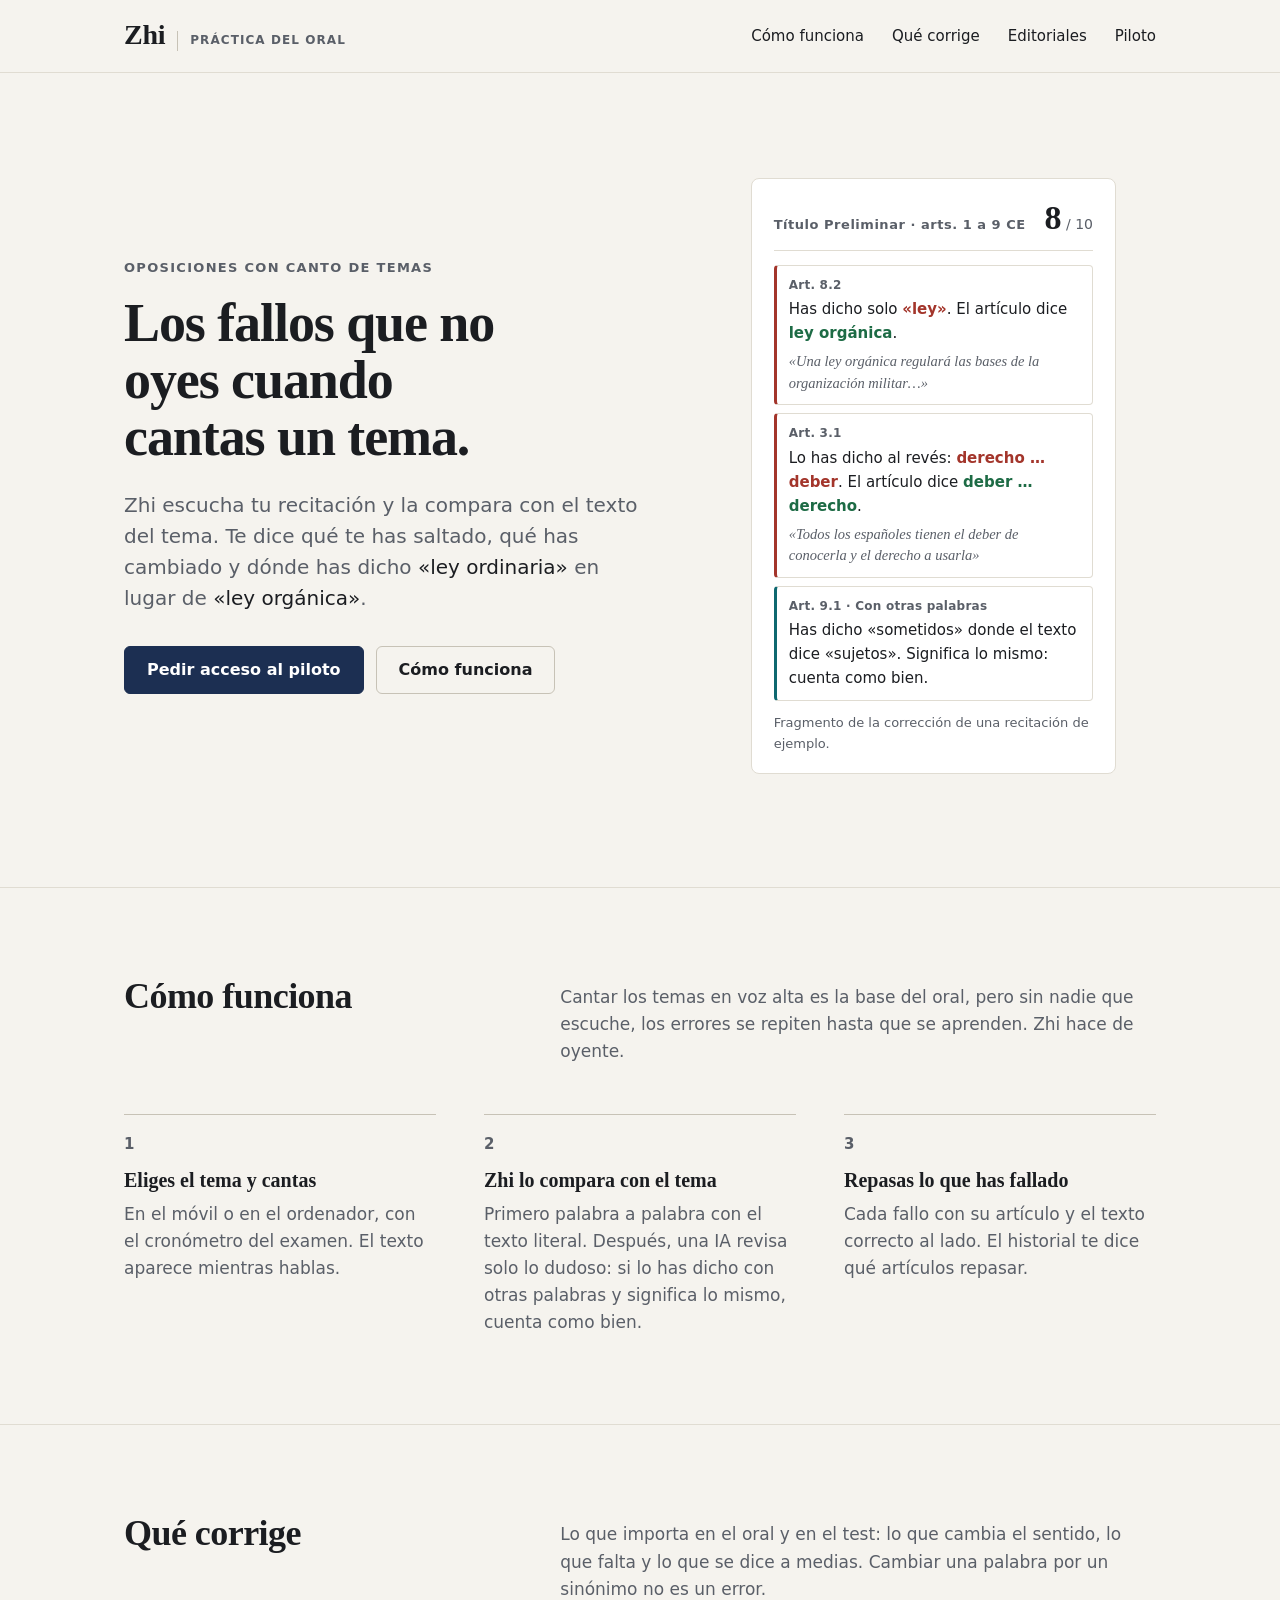
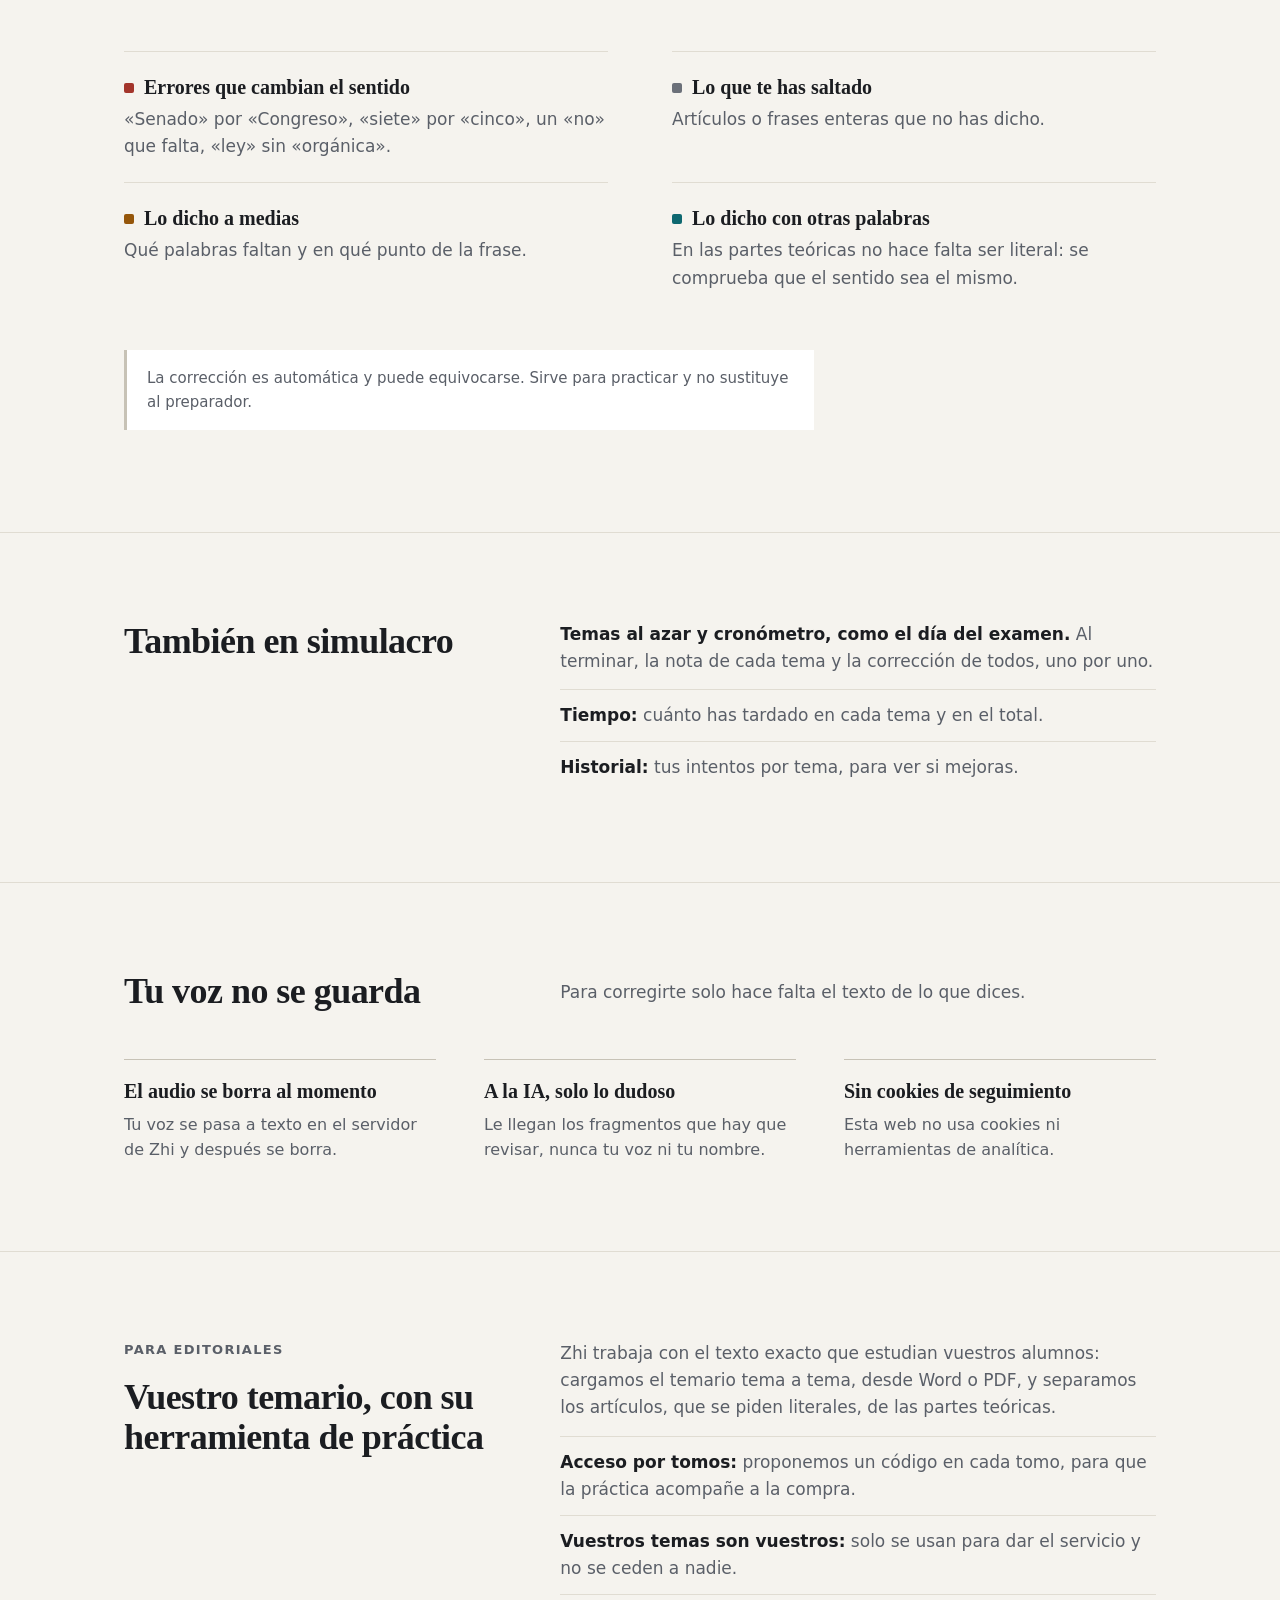
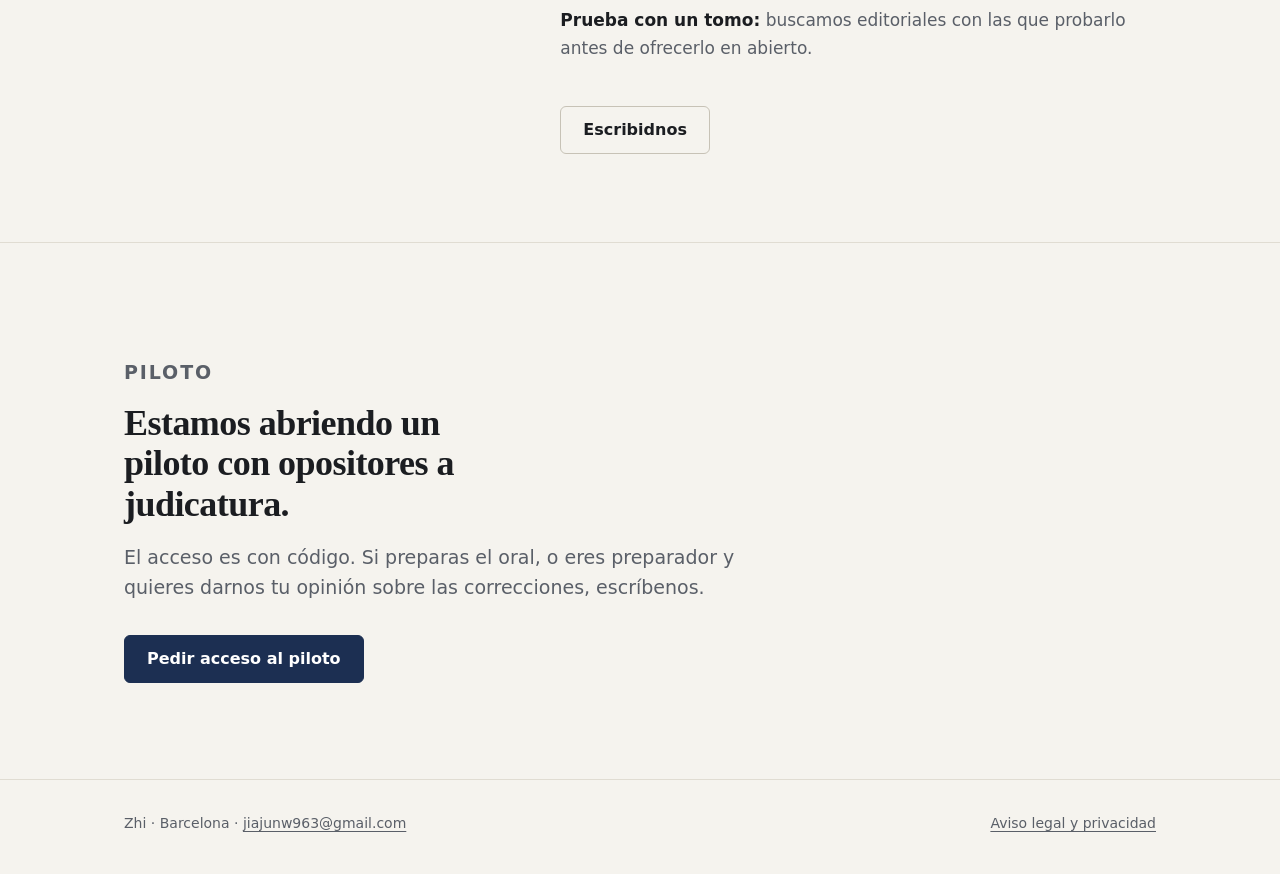
==== index.html @ e7e955f2 "Landing de Zhi: portada, cómo funciona, qué corrige, editoriales, piloto y aviso legal" ====
<!doctype html>
<html lang="es">
<head>
  <meta charset="utf-8">
  <meta name="viewport" content="width=device-width, initial-scale=1">
  <title>Zhi · Práctica del oral para oposiciones</title>
  <meta name="description" content="Zhi escucha cómo cantas un tema y lo compara con el texto: lo que te has saltado, lo que has cambiado y los errores que cambian el sentido.">
  <meta property="og:title" content="Zhi · Práctica del oral para oposiciones">
  <meta property="og:description" content="Canta el tema y Zhi te dice qué has dicho mal, qué te has saltado y qué has explicado con otras palabras.">
  <meta property="og:locale" content="es_ES">
  <meta name="theme-color" content="#1c2f52">
  <link rel="icon" href="icono.svg" type="image/svg+xml">
  <link rel="stylesheet" href="estilos.css?v=1">
</head>
<body>
  <a class="saltar" href="#contenido">Saltar al contenido</a>

  <header class="cabecera">
    <div class="ancho">
      <a class="marca" href="./" aria-label="Zhi, inicio">
        <span class="logo">Zhi</span>
        <span class="producto">Práctica del oral</span>
      </a>
      <nav aria-label="Secciones">
        <ul>
          <li><a href="#como">Cómo funciona</a></li>
          <li><a href="#corrige">Qué corrige</a></li>
          <li><a href="#editoriales">Editoriales</a></li>
          <li><a href="#piloto">Piloto</a></li>
        </ul>
      </nav>
    </div>
  </header>

  <main id="contenido">
    <section class="portada">
      <div class="ancho">
        <div>
          <p class="antetitulo">Oposiciones con canto de temas</p>
          <h1>Los fallos que no oyes cuando cantas un tema.</h1>
          <p class="entrada">Zhi escucha tu recitación y la compara con el texto del tema. Te dice qué te has saltado, qué has cambiado y dónde has dicho <q>ley ordinaria</q> en lugar de <q>ley orgánica</q>.</p>
          <div class="acciones">
            <a class="boton primario" href="mailto:jiajunw963@gmail.com?subject=Piloto%20de%20Zhi">Pedir acceso al piloto</a>
            <a class="boton" href="#como">Cómo funciona</a>
          </div>
        </div>

        <figure class="muestra" aria-label="Ejemplo de corrección">
          <div class="muestra-cabecera">
            <span class="muestra-tema">Título Preliminar · arts. 1 a 9 CE</span>
            <span class="muestra-nota">8<small> / 10</small></span>
          </div>
          <ul>
            <li class="error">
              <span class="ref">Art. 8.2</span>
              Has dicho solo <mark>«ley»</mark>. El artículo dice <mark class="bien">ley orgánica</mark>.
              <span class="cita">«Una ley orgánica regulará las bases de la organización militar…»</span>
            </li>
            <li class="error">
              <span class="ref">Art. 3.1</span>
              Lo has dicho al revés: <mark>derecho … deber</mark>. El artículo dice <mark class="bien">deber … derecho</mark>.
              <span class="cita">«Todos los españoles tienen el deber de conocerla y el derecho a usarla»</span>
            </li>
            <li class="equivalente">
              <span class="ref">Art. 9.1 · Con otras palabras</span>
              Has dicho «sometidos» donde el texto dice «sujetos». Significa lo mismo: cuenta como bien.
            </li>
          </ul>
          <figcaption>Fragmento de la corrección de una recitación de ejemplo.</figcaption>
        </figure>
      </div>
    </section>

    <section class="seccion" id="como" aria-labelledby="como-titulo">
      <div class="ancho">
        <div class="seccion-cabecera">
          <h2 id="como-titulo">Cómo funciona</h2>
          <p>Cantar los temas en voz alta es la base del oral, pero sin nadie que escuche, los errores se repiten hasta que se aprenden. Zhi hace de oyente.</p>
        </div>
        <ol class="pasos">
          <li>
            <h3>Eliges el tema y cantas</h3>
            <p>En el móvil o en el ordenador, con el cronómetro del examen. El texto aparece mientras hablas.</p>
          </li>
          <li>
            <h3>Zhi lo compara con el tema</h3>
            <p>Primero palabra a palabra con el texto literal. Después, una IA revisa solo lo dudoso: si lo has dicho con otras palabras y significa lo mismo, cuenta como bien.</p>
          </li>
          <li>
            <h3>Repasas lo que has fallado</h3>
            <p>Cada fallo con su artículo y el texto correcto al lado. El historial te dice qué artículos repasar.</p>
          </li>
        </ol>
      </div>
    </section>

    <section class="seccion" id="corrige" aria-labelledby="corrige-titulo">
      <div class="ancho">
        <div class="seccion-cabecera">
          <h2 id="corrige-titulo">Qué corrige</h2>
          <p>Lo que importa en el oral y en el test: lo que cambia el sentido, lo que falta y lo que se dice a medias. Cambiar una palabra por un sinónimo no es un error.</p>
        </div>
        <dl class="corrige">
          <div class="error">
            <dt>Errores que cambian el sentido</dt>
            <dd>«Senado» por «Congreso», «siete» por «cinco», un «no» que falta, «ley» sin «orgánica».</dd>
          </div>
          <div class="saltado">
            <dt>Lo que te has saltado</dt>
            <dd>Artículos o frases enteras que no has dicho.</dd>
          </div>
          <div class="incompleto">
            <dt>Lo dicho a medias</dt>
            <dd>Qué palabras faltan y en qué punto de la frase.</dd>
          </div>
          <div class="equivalente">
            <dt>Lo dicho con otras palabras</dt>
            <dd>En las partes teóricas no hace falta ser literal: se comprueba que el sentido sea el mismo.</dd>
          </div>
        </dl>
        <p class="aviso">La corrección es automática y puede equivocarse. Sirve para practicar y no sustituye al preparador.</p>
      </div>
    </section>

    <section class="seccion" aria-labelledby="simulacro-titulo">
      <div class="ancho dos">
        <h2 id="simulacro-titulo">También en simulacro</h2>
        <div class="texto">
          <p><strong>Temas al azar y cronómetro, como el día del examen.</strong> Al terminar, la nota de cada tema y la corrección de todos, uno por uno.</p>
          <ul class="lista-simple">
            <li><strong>Tiempo:</strong> cuánto has tardado en cada tema y en el total.</li>
            <li><strong>Historial:</strong> tus intentos por tema, para ver si mejoras.</li>
          </ul>
        </div>
      </div>
    </section>

    <section class="seccion" aria-labelledby="datos-titulo">
      <div class="ancho">
        <div class="seccion-cabecera">
          <h2 id="datos-titulo">Tu voz no se guarda</h2>
          <p>Para corregirte solo hace falta el texto de lo que dices.</p>
        </div>
        <div class="datos">
          <div>
            <h3>El audio se borra al momento</h3>
            <p>Tu voz se pasa a texto en el servidor de Zhi y después se borra.</p>
          </div>
          <div>
            <h3>A la IA, solo lo dudoso</h3>
            <p>Le llegan los fragmentos que hay que revisar, nunca tu voz ni tu nombre.</p>
          </div>
          <div>
            <h3>Sin cookies de seguimiento</h3>
            <p>Esta web no usa cookies ni herramientas de analítica.</p>
          </div>
        </div>
      </div>
    </section>

    <section class="seccion" id="editoriales" aria-labelledby="editoriales-titulo">
      <div class="ancho dos">
        <div>
          <p class="antetitulo">Para editoriales</p>
          <h2 id="editoriales-titulo">Vuestro temario, con su herramienta de práctica</h2>
        </div>
        <div class="texto">
          <p>Zhi trabaja con el texto exacto que estudian vuestros alumnos: cargamos el temario tema a tema, desde Word o PDF, y separamos los artículos, que se piden literales, de las partes teóricas.</p>
          <ul class="lista-simple">
            <li><strong>Acceso por tomos:</strong> proponemos un código en cada tomo, para que la práctica acompañe a la compra.</li>
            <li><strong>Vuestros temas son vuestros:</strong> solo se usan para dar el servicio y no se ceden a nadie.</li>
            <li><strong>Prueba con un tomo:</strong> buscamos editoriales con las que probarlo antes de ofrecerlo en abierto.</li>
          </ul>
          <div class="acciones">
            <a class="boton" href="mailto:jiajunw963@gmail.com?subject=Zhi%20para%20editoriales">Escribidnos</a>
          </div>
        </div>
      </div>
    </section>

    <section class="cierre" id="piloto" aria-labelledby="piloto-titulo">
      <div class="ancho">
        <p class="antetitulo">Piloto</p>
        <h2 id="piloto-titulo">Estamos abriendo un piloto con opositores a judicatura.</h2>
        <p>El acceso es con código. Si preparas el oral, o eres preparador y quieres darnos tu opinión sobre las correcciones, escríbenos.</p>
        <div class="acciones">
          <a class="boton primario" href="mailto:jiajunw963@gmail.com?subject=Piloto%20de%20Zhi">Pedir acceso al piloto</a>
        </div>
      </div>
    </section>
  </main>

  <footer class="pie">
    <div class="ancho">
      <span>Zhi · Barcelona · <a href="mailto:jiajunw963@gmail.com">jiajunw963@gmail.com</a></span>
      <span><a href="aviso-legal.html">Aviso legal y privacidad</a></span>
    </div>
  </footer>
</body>
</html>
---- estilos.css ----
/* Zhi · landing. Misma identidad que la herramienta: serifa para titulares, azul tinta, filetes finos. */
:root {
  --serif: ui-serif, "Iowan Old Style", "Charter", "Sitka Text", Cambria, Georgia, "Noto Serif", serif;
  --sans: system-ui, -apple-system, "Segoe UI", Roboto, "Helvetica Neue", Arial, sans-serif;

  --fondo: #f5f3ee;
  --tarjeta: #ffffff;
  --texto: #1b1d21;
  --suave: #5a5f68;
  --borde: #e0dcd2;
  --borde-fuerte: #c7c2b6;
  --acento: #1c2f52;
  --acento-texto: #ffffff;
  --enlace: #24467d;
  --foco: #3d63a8;
  --dicho: #1d6b45;
  --incompleto: #95560a;
  --error: #a3352b;
  --saltado: #6b7079;
  --equivalente: #0e6870;
  --error-fondo: #f8e9e7;
}

@media (prefers-color-scheme: dark) {
  :root {
    --fondo: #121417;
    --tarjeta: #1a1d22;
    --texto: #e7e5e0;
    --suave: #a6aab2;
    --borde: #2d3138;
    --borde-fuerte: #434852;
    --acento: #a9bde0;
    --acento-texto: #0f1726;
    --enlace: #a9bde0;
    --foco: #a9bde0;
    --dicho: #6cc497;
    --incompleto: #e3a656;
    --error: #ef8a80;
    --saltado: #9ba1ad;
    --equivalente: #5cc4cc;
    --error-fondo: #3a2220;
  }
}

* { box-sizing: border-box; }
html { scroll-behavior: smooth; }
@media (prefers-reduced-motion: reduce) { html { scroll-behavior: auto; } }

body {
  margin: 0;
  background: var(--fondo);
  color: var(--texto);
  font: 17px/1.6 var(--sans);
  -webkit-font-smoothing: antialiased;
  text-rendering: optimizeLegibility;
}
a { color: var(--enlace); text-underline-offset: 3px; text-decoration-thickness: 1px; }
:focus-visible { outline: 2px solid var(--foco); outline-offset: 3px; }
.saltar { position: absolute; left: -9999px; }
.saltar:focus { left: 16px; top: 12px; background: var(--tarjeta); padding: 8px 12px; z-index: 10; }

.ancho { max-width: 1080px; margin: 0 auto; padding: 0 24px; }

/* ---------- Cabecera ---------- */
.cabecera { border-bottom: 1px solid var(--borde); }
.cabecera .ancho { display: flex; align-items: center; justify-content: space-between; gap: 24px; min-height: 72px; }
.marca { display: flex; align-items: baseline; gap: 12px; text-decoration: none; color: var(--texto); }
.logo { font: 600 28px/1 var(--serif); letter-spacing: -0.01em; }
.producto { font-size: 12px; font-weight: 600; letter-spacing: 0.09em; text-transform: uppercase; color: var(--suave);
  padding-left: 12px; border-left: 1px solid var(--borde-fuerte); white-space: nowrap; }
nav ul { display: flex; gap: 28px; list-style: none; margin: 0; padding: 0; font-size: 15px; }
nav a { color: var(--texto); text-decoration: none; }
nav a:hover { color: var(--enlace); text-decoration: underline; }

/* ---------- Botones ---------- */
.boton {
  display: inline-flex;
  align-items: center;
  justify-content: center;
  min-height: 48px;
  padding: 10px 22px;
  border-radius: 6px;
  border: 1px solid var(--borde-fuerte);
  font-weight: 600;
  font-size: 16px;
  text-decoration: none;
  color: var(--texto);
  background: transparent;
}
.boton:hover { border-color: var(--texto); }
.boton.primario { background: var(--acento); border-color: var(--acento); color: var(--acento-texto); }
.boton.primario:hover { background: color-mix(in srgb, var(--acento) 88%, var(--texto)); }
.acciones { display: flex; flex-wrap: wrap; gap: 12px; margin-top: 32px; }

/* ---------- Tipografía ---------- */
.antetitulo { font-size: 13px; font-weight: 600; letter-spacing: 0.1em; text-transform: uppercase; color: var(--suave); margin: 0 0 16px; }
h1 { font: 600 54px/1.06 var(--serif); letter-spacing: -0.02em; margin: 0; max-width: 15ch; }
h2 { font: 600 36px/1.12 var(--serif); letter-spacing: -0.015em; margin: 0; }
h3 { font: 600 20px/1.3 var(--serif); margin: 0 0 8px; }
.entrada { font-size: 20px; line-height: 1.55; color: var(--suave); margin: 24px 0 0; max-width: 34em; }
.entrada q { color: var(--texto); }
q { quotes: "«" "»"; }
p { margin: 0 0 14px; }

/* ---------- Portada ---------- */
.portada { padding: 88px 0 96px; }
.portada .ancho { display: grid; grid-template-columns: 1.08fr 0.92fr; gap: 64px; align-items: center; }

.muestra { background: var(--tarjeta); border: 1px solid var(--borde); border-radius: 8px; padding: 22px 22px 18px; }
.muestra-cabecera { display: flex; justify-content: space-between; align-items: baseline; gap: 12px; padding-bottom: 14px; border-bottom: 1px solid var(--borde); }
.muestra-tema { font-size: 13px; font-weight: 600; letter-spacing: 0.04em; color: var(--suave); }
.muestra-nota { font: 600 34px/1 var(--serif); font-variant-numeric: lining-nums; }
.muestra-nota small { font: 500 14px var(--sans); color: var(--suave); }
.muestra ul { list-style: none; margin: 14px 0 0; padding: 0; display: flex; flex-direction: column; gap: 8px; }
.muestra li { border: 1px solid var(--borde); border-left: 3px solid var(--borde-fuerte); border-radius: 4px; padding: 10px 12px; font-size: 15px; }
.muestra li.error { border-left-color: var(--error); }
.muestra li.equivalente { border-left-color: var(--equivalente); }
.muestra .ref { display: block; font-size: 12px; font-weight: 600; letter-spacing: 0.02em; color: var(--suave); margin-bottom: 2px; }
.muestra mark { background: none; color: var(--error); font-weight: 600; }
.muestra mark.bien { color: var(--dicho); }
.muestra .cita { display: block; font: italic 14.5px/1.5 var(--serif); color: var(--suave); margin-top: 6px; }
.muestra figcaption { font-size: 13px; color: var(--suave); margin-top: 12px; }

/* ---------- Secciones ---------- */
.seccion { padding: 88px 0; border-top: 1px solid var(--borde); }
.seccion-cabecera { display: grid; grid-template-columns: 1fr 1.6fr; gap: 64px; margin-bottom: 48px; align-items: start; }
.seccion-cabecera p { padding-top: 8px; }
.seccion-cabecera p { color: var(--suave); margin: 0; max-width: 34em; }

.pasos { list-style: none; margin: 0; padding: 0; display: grid; grid-template-columns: repeat(3, 1fr); gap: 48px; counter-reset: paso; }
.pasos li { counter-increment: paso; border-top: 1px solid var(--borde-fuerte); padding-top: 20px; }
.pasos li::before { content: counter(paso); display: block; font: 600 15px var(--sans); color: var(--suave); margin-bottom: 14px; font-variant-numeric: tabular-nums; }
.pasos p { color: var(--suave); margin: 0; }

.corrige { margin: 0; display: grid; grid-template-columns: 1fr 1fr; gap: 0 64px; }
.corrige div { padding: 22px 0; border-top: 1px solid var(--borde); }
.corrige dt { font: 600 20px/1.3 var(--serif); margin: 0 0 6px; }
.corrige dt::before { content: ""; display: inline-block; width: 10px; height: 10px; border-radius: 2px; margin-right: 10px; vertical-align: 1px; }
.corrige .error dt::before { background: var(--error); }
.corrige .saltado dt::before { background: var(--saltado); }
.corrige .incompleto dt::before { background: var(--incompleto); }
.corrige .equivalente dt::before { background: var(--equivalente); }
.corrige dd { margin: 0; color: var(--suave); }
.aviso { margin-top: 36px; padding: 16px 20px; border-left: 3px solid var(--borde-fuerte); background: var(--tarjeta); font-size: 15px; color: var(--suave); max-width: 46em; }

.dos { display: grid; grid-template-columns: 1fr 1.6fr; gap: 64px; }
.dos .texto p { color: var(--suave); }
.dos .texto p strong { color: var(--texto); font-weight: 600; }
.lista-simple { list-style: none; margin: 8px 0 0; padding: 0; }
.lista-simple li { padding: 12px 0; border-top: 1px solid var(--borde); color: var(--suave); }
.lista-simple li strong { color: var(--texto); font-weight: 600; }

.datos { display: grid; grid-template-columns: repeat(3, 1fr); gap: 48px; }
.datos div { border-top: 1px solid var(--borde-fuerte); padding-top: 18px; }
.datos p { color: var(--suave); margin: 0; font-size: 16px; }

.cierre { padding: 96px 0; border-top: 1px solid var(--borde); }
.cierre h2 { max-width: 22ch; }
.cierre p { max-width: 36em; }
.cierre p { color: var(--suave); font-size: 19px; margin-top: 18px; }

/* ---------- Pie ---------- */
.pie { border-top: 1px solid var(--borde); padding: 32px 0 40px; font-size: 14px; color: var(--suave); }
.pie .ancho { display: flex; flex-wrap: wrap; justify-content: space-between; gap: 12px 32px; }
.pie a { color: var(--suave); }

/* ---------- Páginas de texto (aviso legal) ---------- */
.documento { padding: 64px 0 88px; }
.documento .ancho { max-width: 760px; }
.documento h1 { font-size: 40px; max-width: none; margin-bottom: 8px; }
.documento h2 { font-size: 22px; margin: 36px 0 10px; }
.documento p, .documento li { color: var(--suave); }
.documento .fecha { font-size: 14px; color: var(--suave); margin-bottom: 32px; }

/* ---------- Pantallas medianas y móvil ---------- */
@media (max-width: 900px) {
  .portada .ancho, .seccion-cabecera, .dos { grid-template-columns: 1fr; gap: 40px; }
  .seccion-cabecera { gap: 16px; }
  .pasos, .datos { grid-template-columns: 1fr; gap: 28px; }
  .corrige { grid-template-columns: 1fr; }
}
@media (max-width: 640px) {
  body { font-size: 16px; }
  .ancho { padding: 0 16px; }
  .cabecera .ancho { min-height: 60px; }
  nav li:not(:last-child) { display: none; }
  .logo { font-size: 24px; }
  .producto { font-size: 11px; padding-left: 10px; }
  h1 { font-size: 38px; }
  h2 { font-size: 28px; }
  .entrada { font-size: 18px; }
  .portada { padding: 48px 0 64px; }
  .seccion { padding: 64px 0; }
  .acciones .boton { flex: 1 1 100%; }
  .muestra { padding: 18px 16px 14px; }
  .cierre { padding: 64px 0; }
}
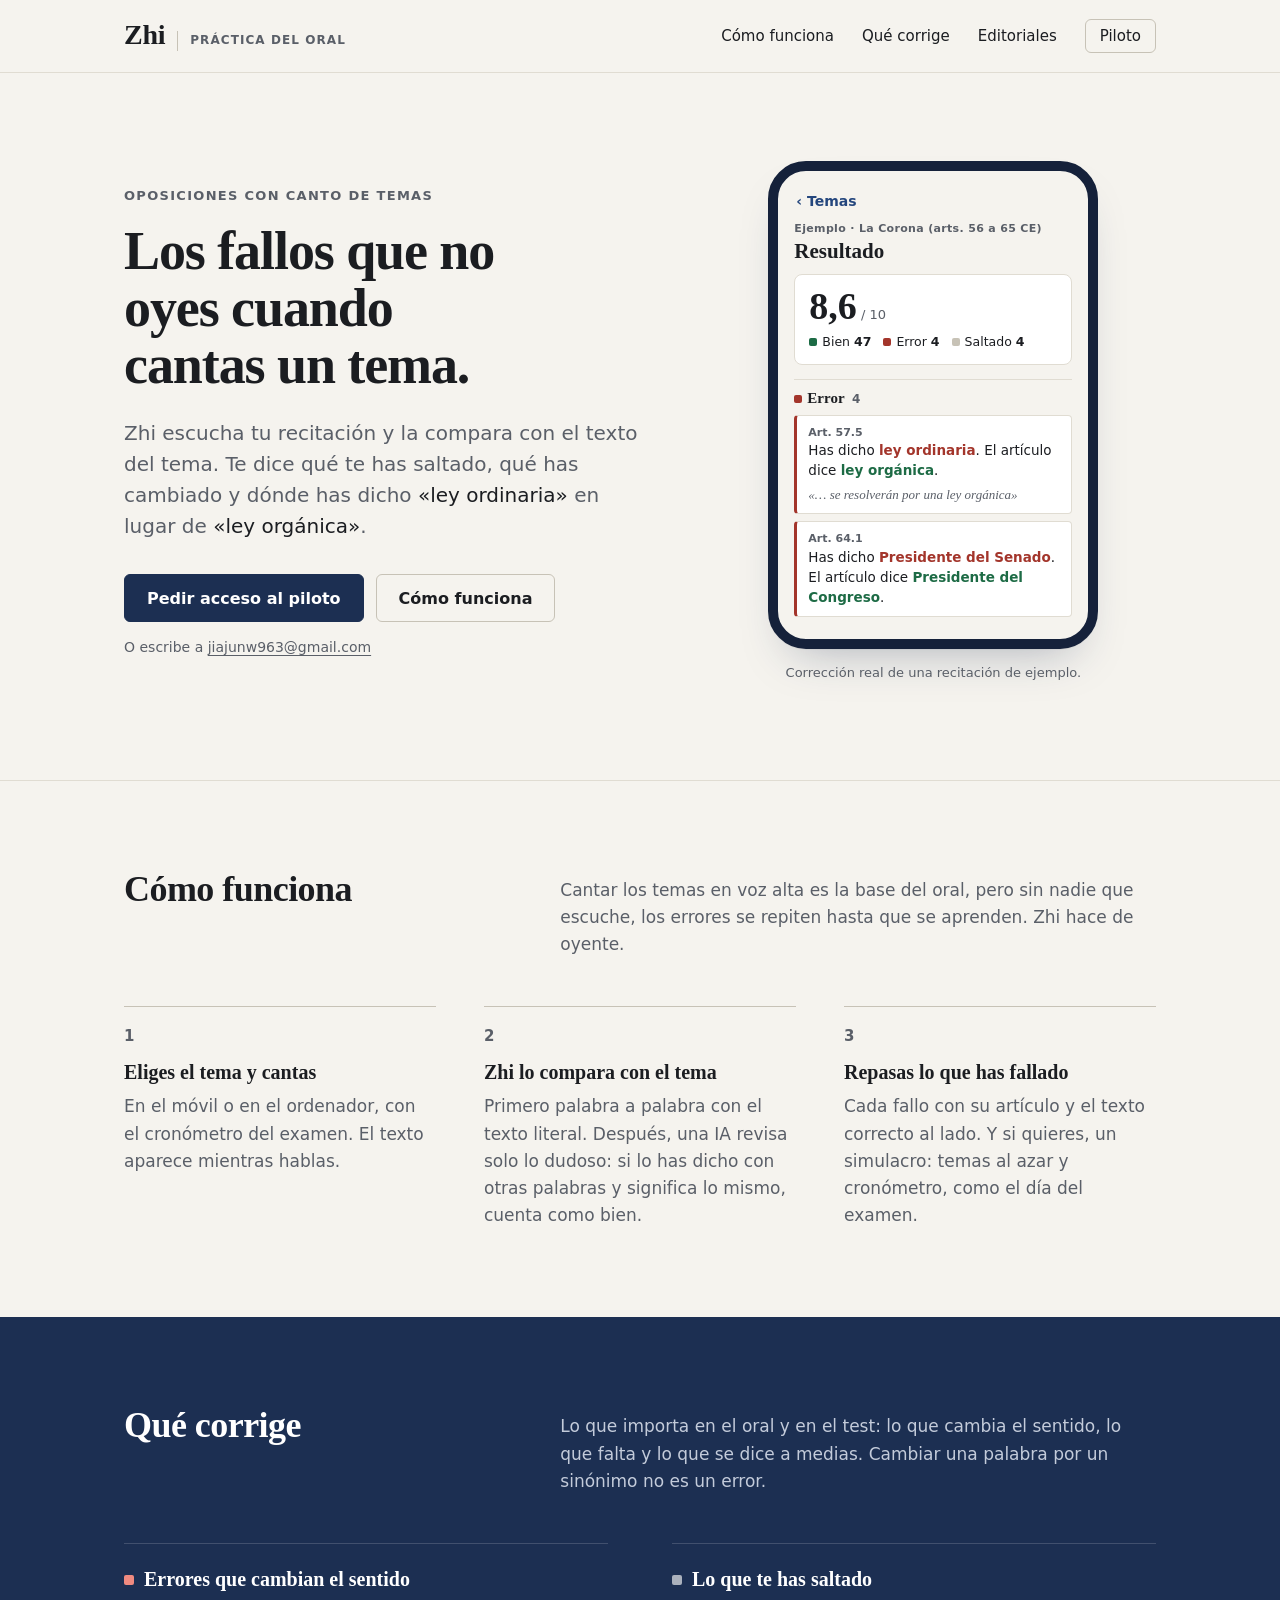
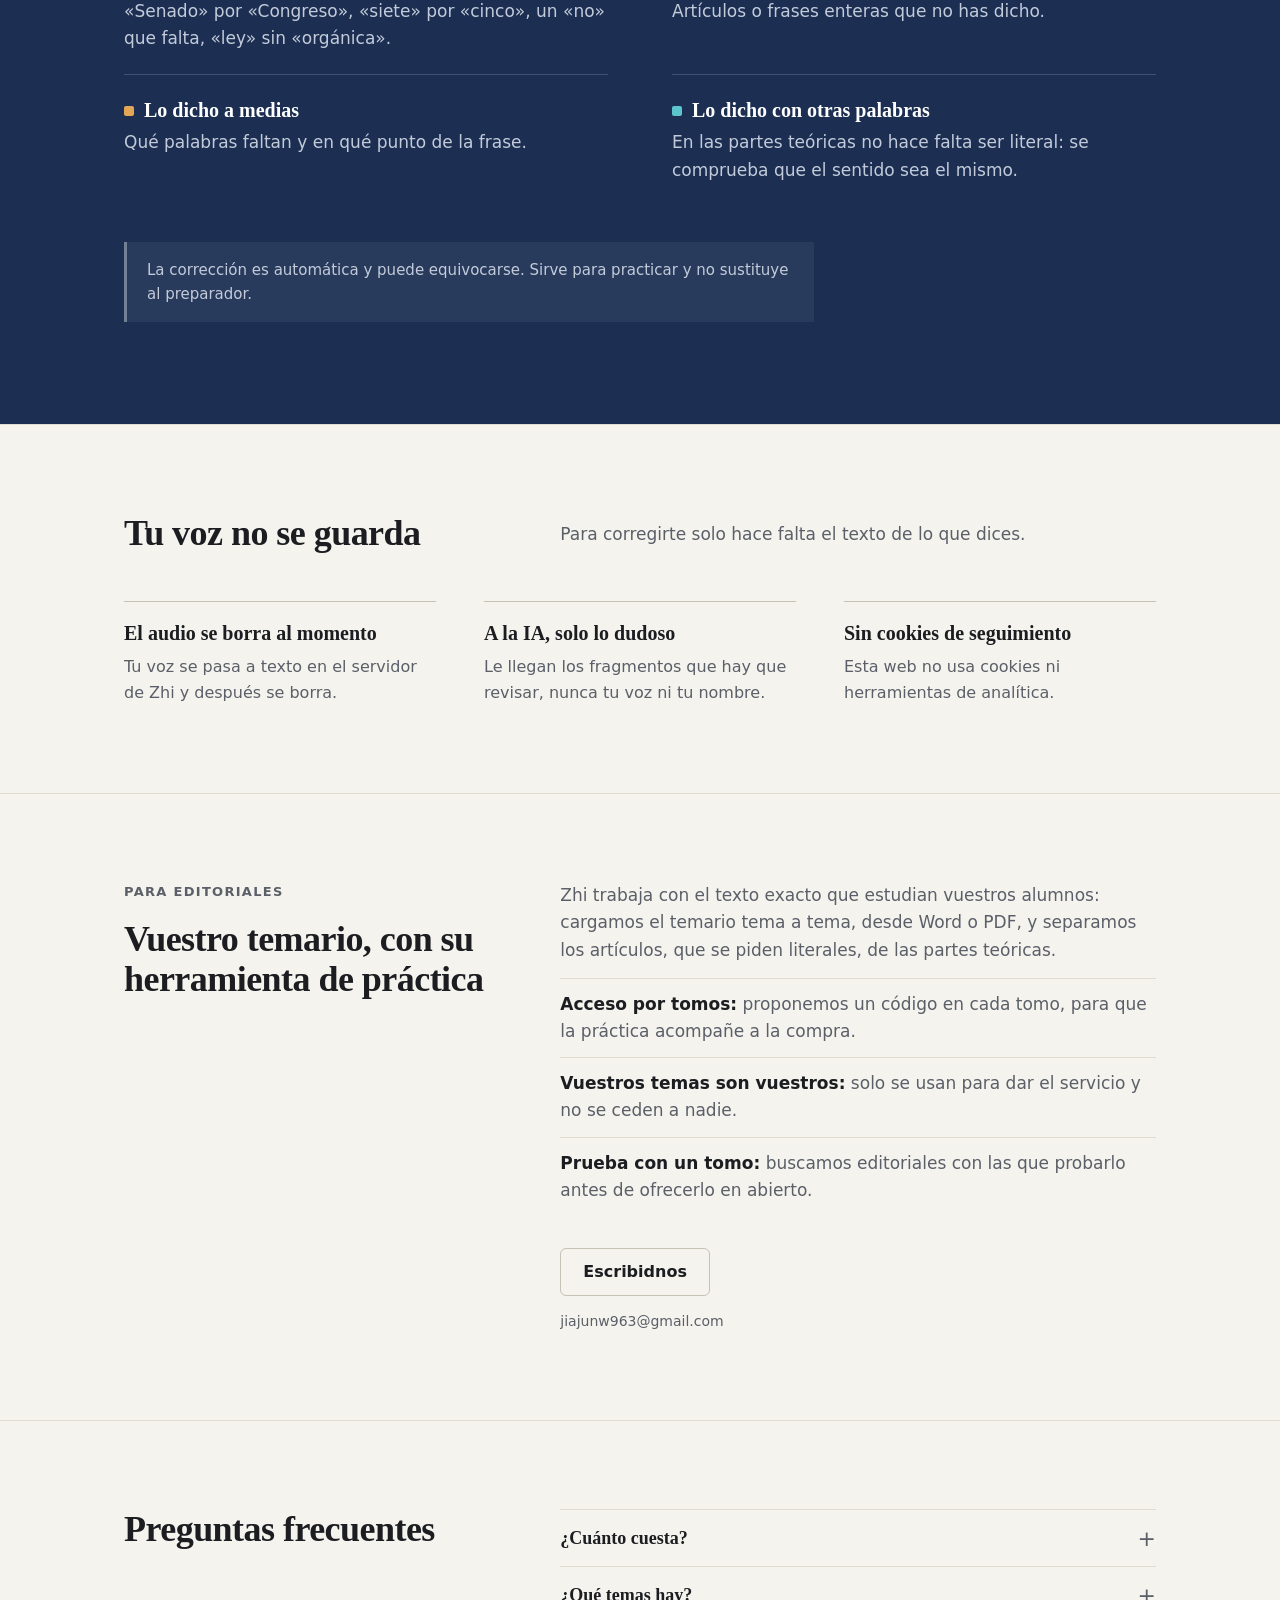
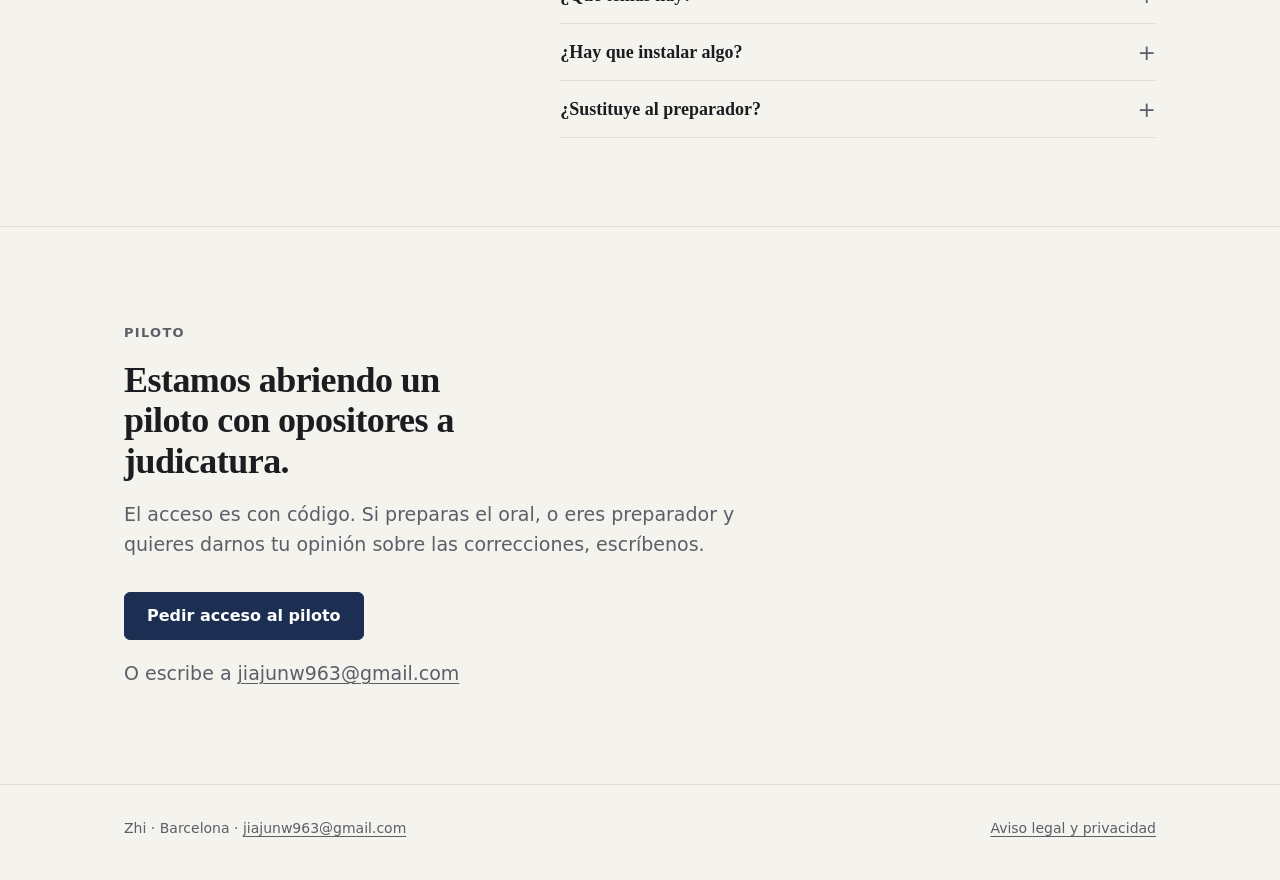
==== commit e32b33dd: "Landing según las heurísticas de Nielsen: móvil de muestra, banda de qué corrige, correo visible, pr" ====
--- a/index.html
+++ b/index.html
@@ -10,7 +10,7 @@
   <meta property="og:locale" content="es_ES">
   <meta name="theme-color" content="#1c2f52">
   <link rel="icon" href="icono.svg" type="image/svg+xml">
-  <link rel="stylesheet" href="estilos.css?v=1">
+  <link rel="stylesheet" href="estilos.css?v=2">
 </head>
 <body>
   <a class="saltar" href="#contenido">Saltar al contenido</a>
@@ -26,7 +26,7 @@
           <li><a href="#como">Cómo funciona</a></li>
           <li><a href="#corrige">Qué corrige</a></li>
           <li><a href="#editoriales">Editoriales</a></li>
-          <li><a href="#piloto">Piloto</a></li>
+          <li><a href="#piloto" class="nav-piloto">Piloto</a></li>
         </ul>
       </nav>
     </div>
@@ -43,30 +43,34 @@
             <a class="boton primario" href="mailto:jiajunw963@gmail.com?subject=Piloto%20de%20Zhi">Pedir acceso al piloto</a>
             <a class="boton" href="#como">Cómo funciona</a>
           </div>
-        </div>
-
-        <figure class="muestra" aria-label="Ejemplo de corrección">
-          <div class="muestra-cabecera">
-            <span class="muestra-tema">Título Preliminar · arts. 1 a 9 CE</span>
-            <span class="muestra-nota">8<small> / 10</small></span>
-          </div>
-          <ul>
-            <li class="error">
-              <span class="ref">Art. 8.2</span>
-              Has dicho solo <mark>«ley»</mark>. El artículo dice <mark class="bien">ley orgánica</mark>.
-              <span class="cita">«Una ley orgánica regulará las bases de la organización militar…»</span>
-            </li>
-            <li class="error">
-              <span class="ref">Art. 3.1</span>
-              Lo has dicho al revés: <mark>derecho … deber</mark>. El artículo dice <mark class="bien">deber … derecho</mark>.
-              <span class="cita">«Todos los españoles tienen el deber de conocerla y el derecho a usarla»</span>
-            </li>
-            <li class="equivalente">
-              <span class="ref">Art. 9.1 · Con otras palabras</span>
-              Has dicho «sometidos» donde el texto dice «sujetos». Significa lo mismo: cuenta como bien.
-            </li>
-          </ul>
-          <figcaption>Fragmento de la corrección de una recitación de ejemplo.</figcaption>
+          <p class="correo-visible">O escribe a <a href="mailto:jiajunw963@gmail.com">jiajunw963@gmail.com</a></p>
+        </div>
+
+        <figure class="telefono" aria-label="Pantalla de resultado de Zhi en un móvil">
+          <div class="pantalla">
+            <div class="app-barra"><span>‹ Temas</span></div>
+            <p class="app-materia">Ejemplo · La Corona (arts. 56 a 65 CE)</p>
+            <p class="app-titulo">Resultado</p>
+            <div class="app-nota">
+              <span class="cifra">8,6<small> / 10</small></span>
+              <span class="cifras">
+                <span><i class="dicho"></i>Bien <b>47</b></span>
+                <span><i class="error"></i>Error <b>4</b></span>
+                <span><i class="saltado"></i>Saltado <b>4</b></span>
+              </span>
+            </div>
+            <p class="app-apartado"><i class="error"></i>Error <b>4</b></p>
+            <div class="app-fallo">
+              <span class="ref">Art. 57.5</span>
+              Has dicho <mark>ley ordinaria</mark>. El artículo dice <mark class="bien">ley orgánica</mark>.
+              <span class="cita">«… se resolverán por una ley orgánica»</span>
+            </div>
+            <div class="app-fallo">
+              <span class="ref">Art. 64.1</span>
+              Has dicho <mark>Presidente del Senado</mark>. El artículo dice <mark class="bien">Presidente del Congreso</mark>.
+            </div>
+          </div>
+          <figcaption>Corrección real de una recitación de ejemplo.</figcaption>
         </figure>
       </div>
     </section>
@@ -88,13 +92,13 @@
           </li>
           <li>
             <h3>Repasas lo que has fallado</h3>
-            <p>Cada fallo con su artículo y el texto correcto al lado. El historial te dice qué artículos repasar.</p>
+            <p>Cada fallo con su artículo y el texto correcto al lado. Y si quieres, un simulacro: temas al azar y cronómetro, como el día del examen.</p>
           </li>
         </ol>
       </div>
     </section>
 
-    <section class="seccion" id="corrige" aria-labelledby="corrige-titulo">
+    <section class="seccion banda" id="corrige" aria-labelledby="corrige-titulo">
       <div class="ancho">
         <div class="seccion-cabecera">
           <h2 id="corrige-titulo">Qué corrige</h2>
@@ -119,19 +123,6 @@
           </div>
         </dl>
         <p class="aviso">La corrección es automática y puede equivocarse. Sirve para practicar y no sustituye al preparador.</p>
-      </div>
-    </section>
-
-    <section class="seccion" aria-labelledby="simulacro-titulo">
-      <div class="ancho dos">
-        <h2 id="simulacro-titulo">También en simulacro</h2>
-        <div class="texto">
-          <p><strong>Temas al azar y cronómetro, como el día del examen.</strong> Al terminar, la nota de cada tema y la corrección de todos, uno por uno.</p>
-          <ul class="lista-simple">
-            <li><strong>Tiempo:</strong> cuánto has tardado en cada tema y en el total.</li>
-            <li><strong>Historial:</strong> tus intentos por tema, para ver si mejoras.</li>
-          </ul>
-        </div>
       </div>
     </section>
 
@@ -174,6 +165,31 @@
           <div class="acciones">
             <a class="boton" href="mailto:jiajunw963@gmail.com?subject=Zhi%20para%20editoriales">Escribidnos</a>
           </div>
+          <p class="correo-visible">jiajunw963@gmail.com</p>
+        </div>
+      </div>
+    </section>
+
+    <section class="seccion" id="preguntas" aria-labelledby="preguntas-titulo">
+      <div class="ancho dos">
+        <h2 id="preguntas-titulo">Preguntas frecuentes</h2>
+        <div class="preguntas">
+          <details>
+            <summary>¿Cuánto cuesta?</summary>
+            <p>Durante el piloto, nada.</p>
+          </details>
+          <details>
+            <summary>¿Qué temas hay?</summary>
+            <p>Por ahora, seis temas de Derecho Constitucional sacados del BOE, para judicatura. El objetivo es tener temarios completos de la mano de editoriales.</p>
+          </details>
+          <details>
+            <summary>¿Hay que instalar algo?</summary>
+            <p>No. Se abre en el navegador del móvil o del ordenador, y en el móvil se puede añadir a la pantalla de inicio como una app.</p>
+          </details>
+          <details>
+            <summary>¿Sustituye al preparador?</summary>
+            <p>No. Es para practicar entre sesiones: te dice dónde fallas para que llegues a la sesión con el tema más limpio.</p>
+          </details>
         </div>
       </div>
     </section>
@@ -186,6 +202,7 @@
         <div class="acciones">
           <a class="boton primario" href="mailto:jiajunw963@gmail.com?subject=Piloto%20de%20Zhi">Pedir acceso al piloto</a>
         </div>
+        <p class="correo-visible">O escribe a <a href="mailto:jiajunw963@gmail.com">jiajunw963@gmail.com</a></p>
       </div>
     </section>
   </main>
--- a/estilos.css
+++ b/estilos.css
@@ -156,8 +156,8 @@
 
 .cierre { padding: 96px 0; border-top: 1px solid var(--borde); }
 .cierre h2 { max-width: 22ch; }
-.cierre p { max-width: 36em; }
-.cierre p { color: var(--suave); font-size: 19px; margin-top: 18px; }
+.cierre p:not(.antetitulo) { max-width: 36em; }
+.cierre p:not(.antetitulo) { color: var(--suave); font-size: 19px; margin-top: 18px; }
 
 /* ---------- Pie ---------- */
 .pie { border-top: 1px solid var(--borde); padding: 32px 0 40px; font-size: 14px; color: var(--suave); }
@@ -171,6 +171,66 @@
 .documento h2 { font-size: 22px; margin: 36px 0 10px; }
 .documento p, .documento li { color: var(--suave); }
 .documento .fecha { font-size: 14px; color: var(--suave); margin-bottom: 32px; }
+
+
+/* ---------- Móvil de muestra (pantalla de resultado de la app, en HTML) ---------- */
+.telefono { margin: 0; justify-self: center; width: 100%; max-width: 330px; }
+.pantalla {
+  border: 10px solid #15213a;
+  border-radius: 38px;
+  background: #f5f3ee;
+  color: #1b1d21;
+  padding: 18px 16px 22px;
+  box-shadow: 0 1px 0 rgba(0,0,0,.04), 0 24px 48px -24px rgba(28,47,82,.35);
+  font-size: 14px;
+  line-height: 1.45;
+}
+.app-barra { display: flex; justify-content: space-between; font-weight: 600; color: #24467d; font-size: 14px; padding: 2px 2px 10px; }
+.app-materia { margin: 0; font-size: 11px; font-weight: 600; letter-spacing: .03em; color: #5a5f68; }
+.app-titulo { margin: 2px 0 10px; font: 600 21px/1.2 var(--serif); }
+.app-nota { display: block; background: #fff; border: 1px solid #e0dcd2; border-radius: 8px; padding: 12px 14px; }
+.app-nota .cifra { display: block; font: 600 38px/1 var(--serif); }
+.app-nota .cifra small { font: 500 13px var(--sans); color: #5a5f68; }
+.app-nota .cifras { display: flex; flex-wrap: wrap; gap: 2px 12px; margin-top: 8px; font-size: 12.5px; font-weight: 500; }
+.pantalla i { display: inline-block; width: 8px; height: 8px; border-radius: 2px; margin-right: 5px; vertical-align: 0; }
+.pantalla i.dicho { background: #1d6b45; } .pantalla i.error { background: #a3352b; } .pantalla i.saltado { background: #c7c2b6; }
+.app-apartado { margin: 14px 0 8px; padding-top: 10px; border-top: 1px solid #e0dcd2; font: 600 15px var(--serif); }
+.app-apartado b { font: 600 12px var(--sans); color: #5a5f68; margin-left: 4px; }
+.app-fallo { background: #fff; border: 1px solid #e0dcd2; border-left: 3px solid #a3352b; border-radius: 4px; padding: 9px 11px; margin-top: 7px; font-size: 13.5px; }
+.app-fallo .ref { display: block; font-size: 11px; font-weight: 600; color: #5a5f68; margin-bottom: 1px; }
+.app-fallo mark { background: none; color: #a3352b; font-weight: 600; }
+.app-fallo mark.bien { color: #1d6b45; }
+.app-fallo .cita { display: block; margin-top: 5px; font: italic 13px/1.45 var(--serif); color: #5a5f68; }
+.telefono figcaption { text-align: center; font-size: 13px; color: var(--suave); margin-top: 14px; }
+
+/* ---------- Banda en azul tinta (ritmo visual) ---------- */
+.banda { background: #1c2f52; color: #eef1f6; border-top: 0; }
+.banda h2, .banda dt { color: #ffffff; }
+.banda .seccion-cabecera p, .banda dd { color: #c3cbda; }
+.banda .corrige div { border-top-color: rgba(255,255,255,.16); }
+.banda .corrige .error dt::before { background: #ef8a80; }
+.banda .corrige .saltado dt::before { background: #aab1bd; }
+.banda .corrige .incompleto dt::before { background: #e3a656; }
+.banda .corrige .equivalente dt::before { background: #5cc4cc; }
+.banda .aviso { background: rgba(255,255,255,.06); border-left-color: rgba(255,255,255,.35); color: #c3cbda; }
+@media (prefers-color-scheme: dark) { .banda { background: #18233a; } }
+
+/* ---------- Correo visible (por si no hay programa de correo) ---------- */
+.correo-visible { margin: 14px 0 0; font-size: 14px; color: var(--suave); }
+.correo-visible a { color: var(--suave); }
+
+/* ---------- Preguntas frecuentes ---------- */
+.preguntas details { border-top: 1px solid var(--borde); }
+.preguntas details:last-child { border-bottom: 1px solid var(--borde); }
+.preguntas summary { display: flex; align-items: center; min-height: 56px; cursor: pointer; list-style: none; font: 600 18px/1.35 var(--serif); }
+.preguntas summary::-webkit-details-marker { display: none; }
+.preguntas summary::after { content: "+"; margin-left: auto; padding-left: 16px; font: 400 22px var(--sans); color: var(--suave); }
+.preguntas details[open] summary::after { content: "–"; }
+.preguntas p { color: var(--suave); margin: 0 0 18px; max-width: 40em; }
+
+/* Piloto en la navegación: el destino principal, como enlace marcado */
+nav a.nav-piloto { padding: 7px 14px; border: 1px solid var(--borde-fuerte); border-radius: 6px; }
+nav a.nav-piloto:hover { border-color: var(--texto); text-decoration: none; }
 
 /* ---------- Pantallas medianas y móvil ---------- */
 @media (max-width: 900px) {
@@ -192,6 +252,8 @@
   .portada { padding: 48px 0 64px; }
   .seccion { padding: 64px 0; }
   .acciones .boton { flex: 1 1 100%; }
+  .telefono { max-width: 300px; }
   .muestra { padding: 18px 16px 14px; }
   .cierre { padding: 64px 0; }
 }
+.cierre .correo-visible { font-size: 14px; margin-top: 14px; }
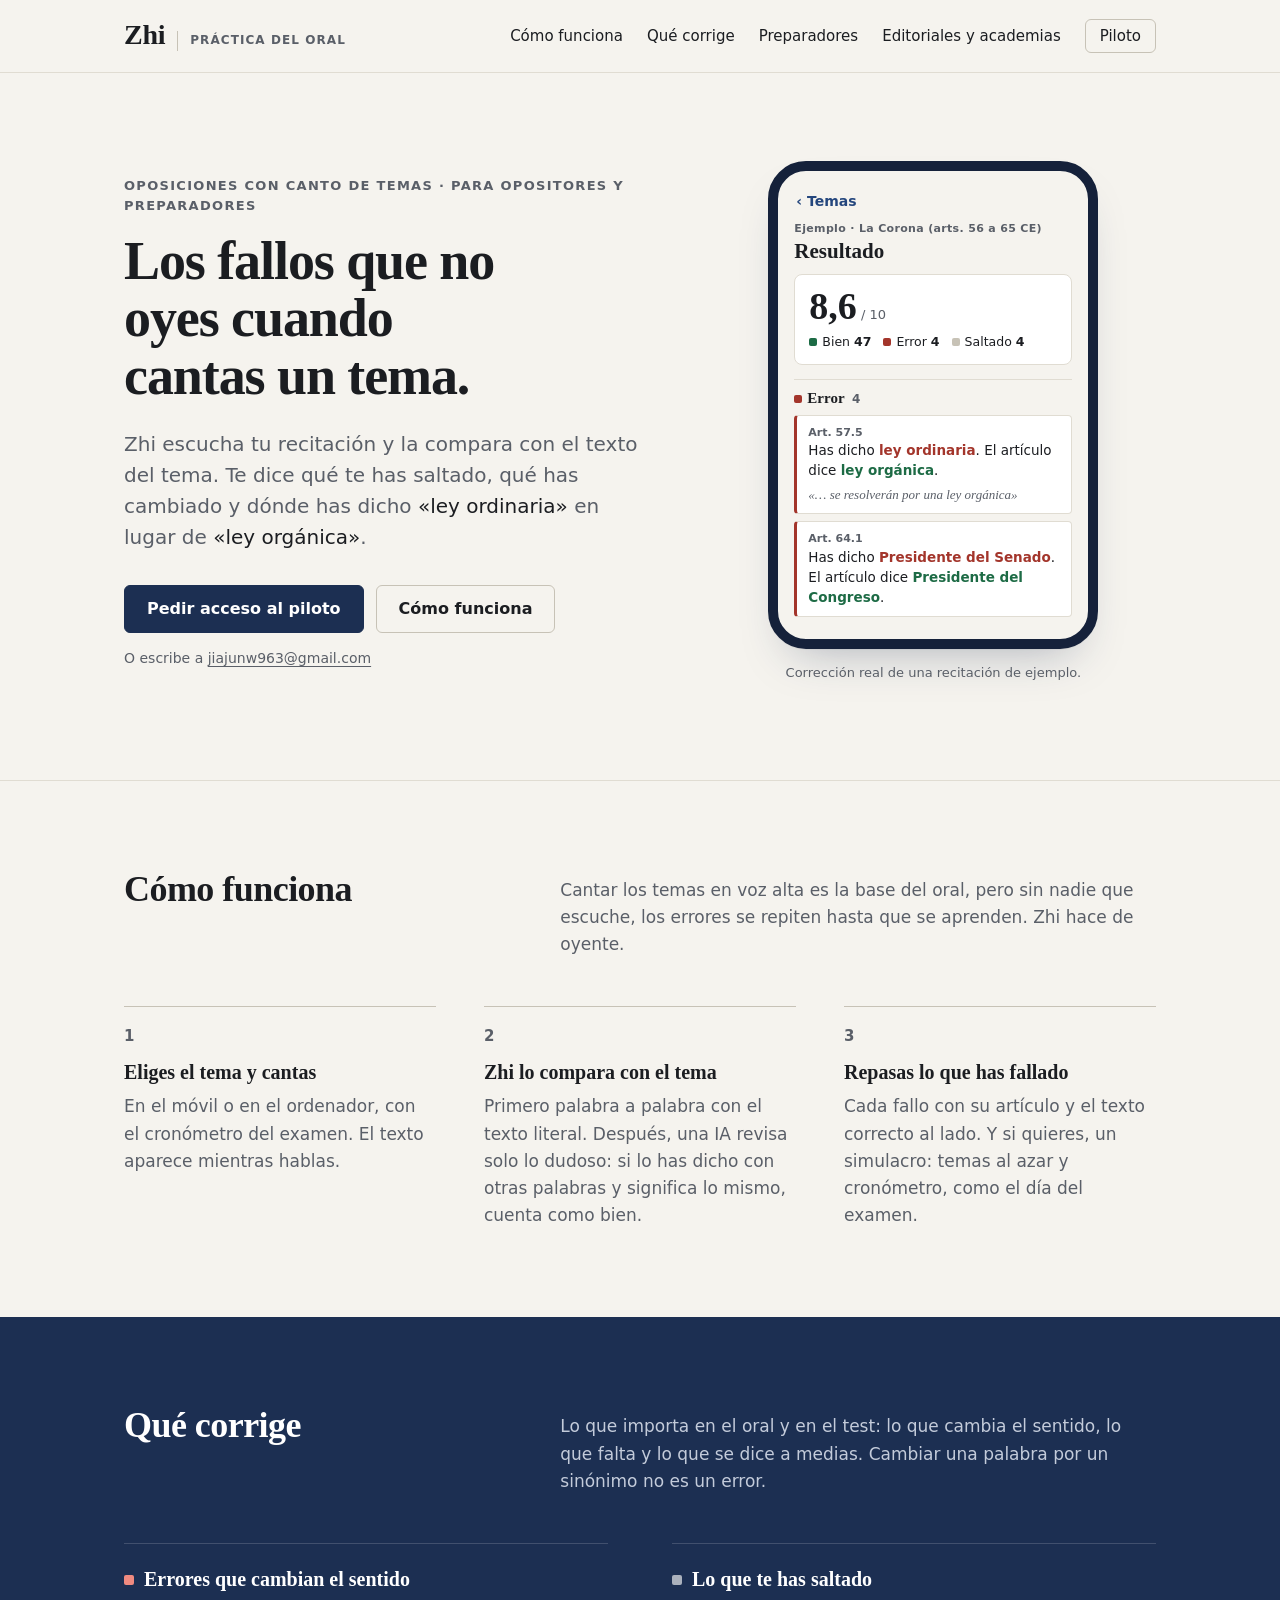
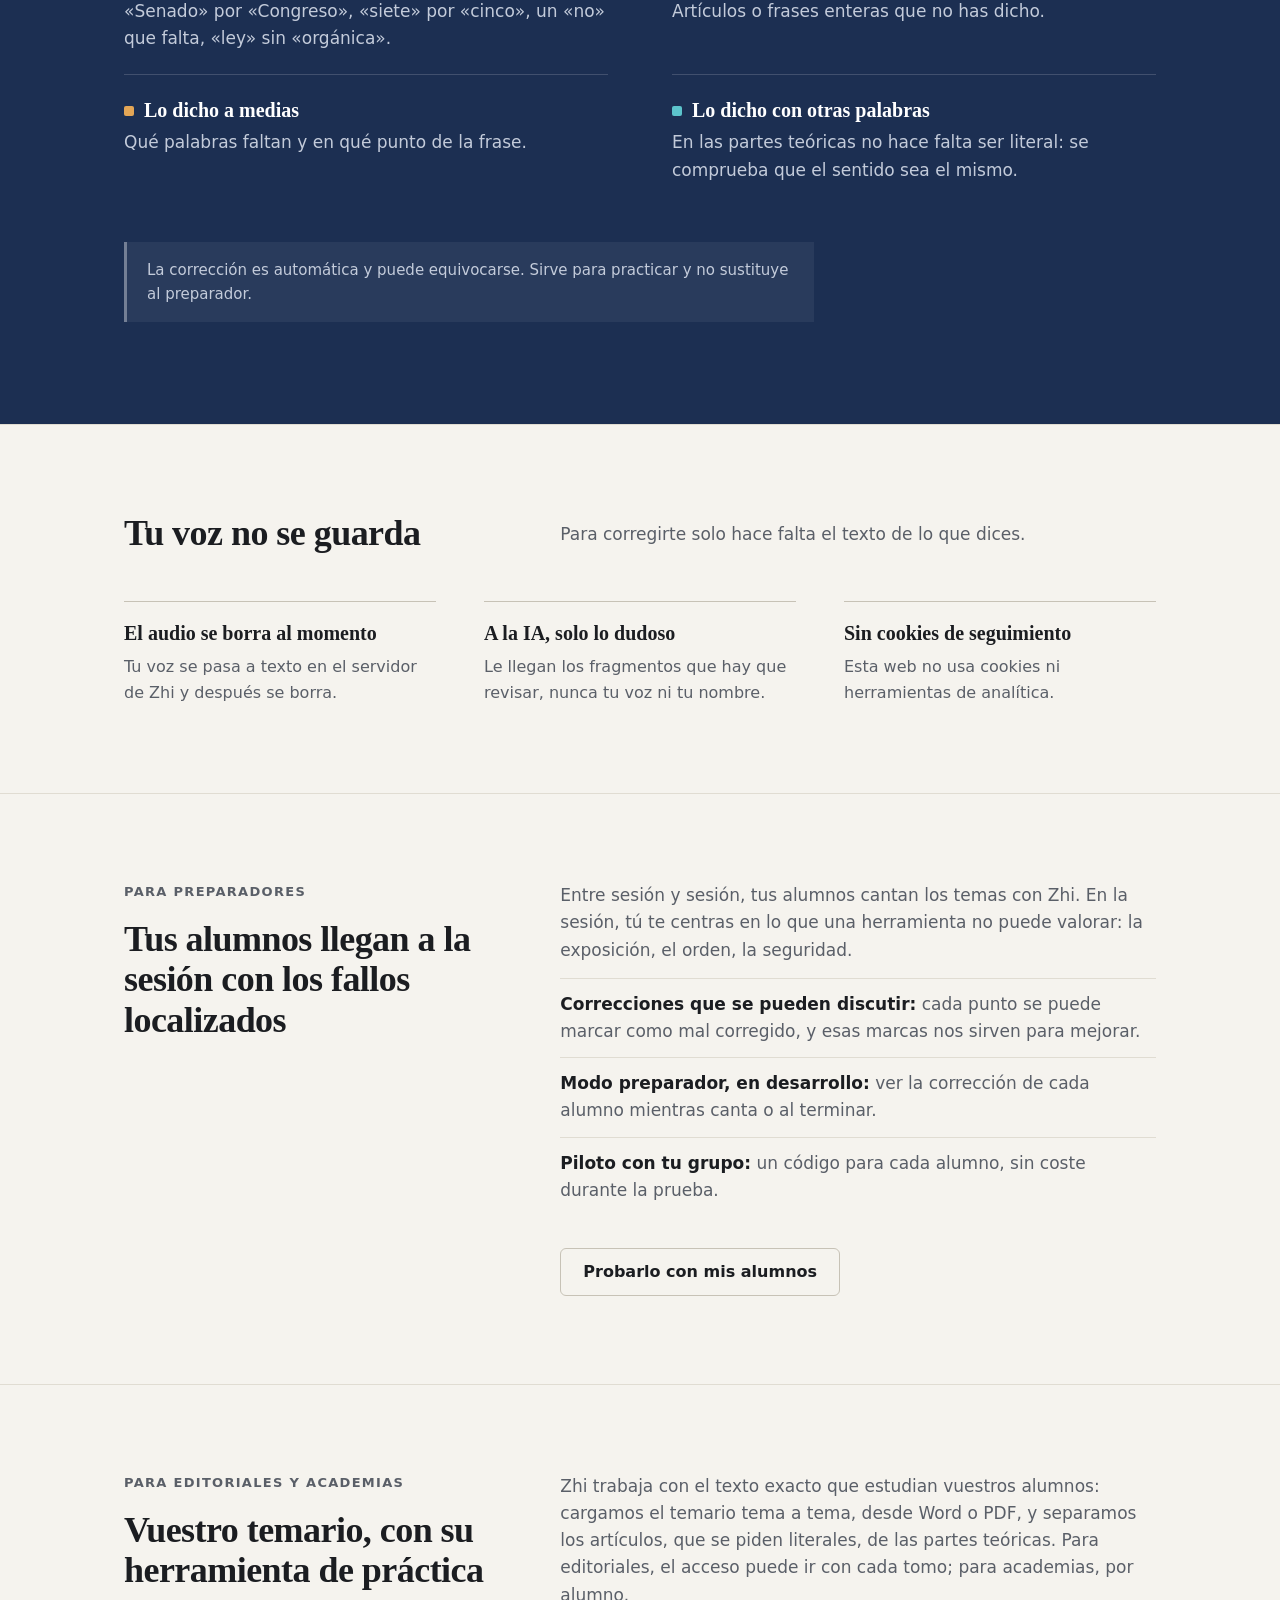
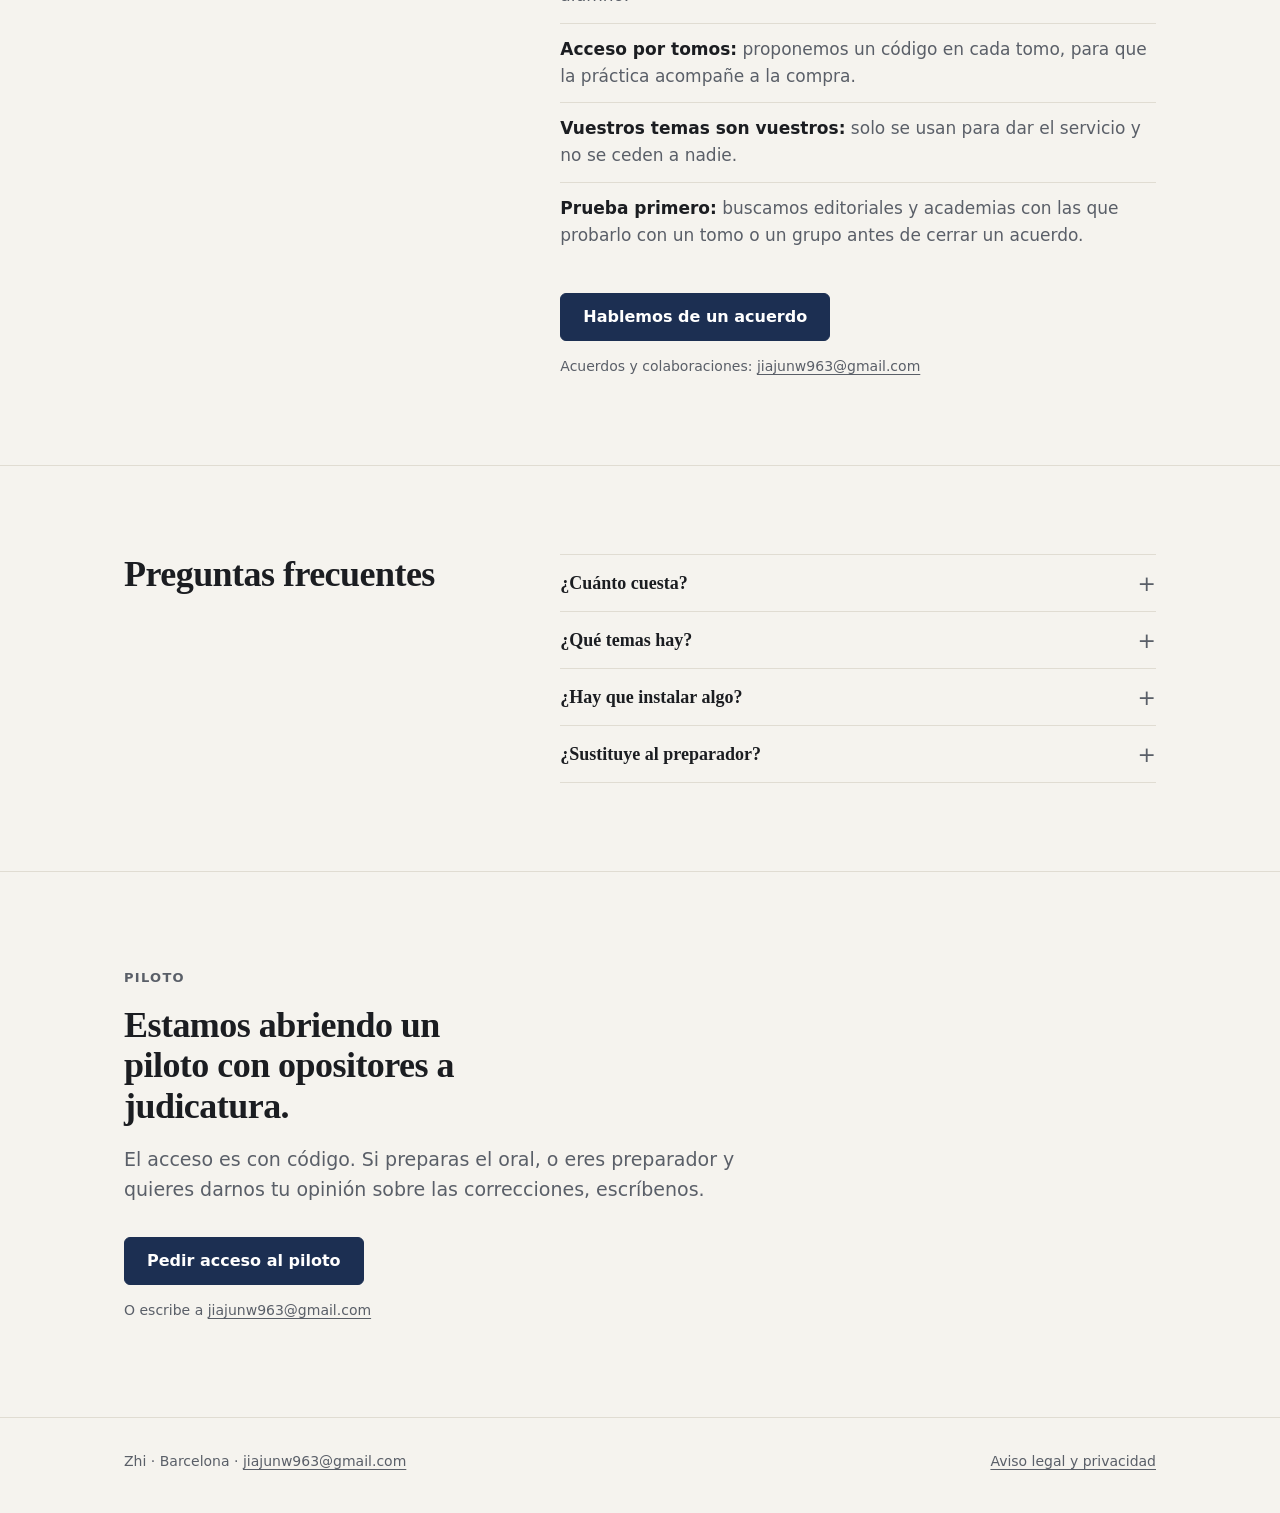
==== commit f93467cb: "Preparadores, acuerdos con editoriales y academias, NIF en el aviso legal y dominio oposiciones.zhin" ====
--- a/index.html
+++ b/index.html
@@ -8,9 +8,11 @@
   <meta property="og:title" content="Zhi · Práctica del oral para oposiciones">
   <meta property="og:description" content="Canta el tema y Zhi te dice qué has dicho mal, qué te has saltado y qué has explicado con otras palabras.">
   <meta property="og:locale" content="es_ES">
+  <meta property="og:url" content="https://oposiciones.zhinode.com/">
+  <link rel="canonical" href="https://oposiciones.zhinode.com/">
   <meta name="theme-color" content="#1c2f52">
   <link rel="icon" href="icono.svg" type="image/svg+xml">
-  <link rel="stylesheet" href="estilos.css?v=2">
+  <link rel="stylesheet" href="estilos.css?v=3">
 </head>
 <body>
   <a class="saltar" href="#contenido">Saltar al contenido</a>
@@ -25,7 +27,8 @@
         <ul>
           <li><a href="#como">Cómo funciona</a></li>
           <li><a href="#corrige">Qué corrige</a></li>
-          <li><a href="#editoriales">Editoriales</a></li>
+          <li><a href="#preparadores">Preparadores</a></li>
+          <li><a href="#editoriales">Editoriales y academias</a></li>
           <li><a href="#piloto" class="nav-piloto">Piloto</a></li>
         </ul>
       </nav>
@@ -36,7 +39,7 @@
     <section class="portada">
       <div class="ancho">
         <div>
-          <p class="antetitulo">Oposiciones con canto de temas</p>
+          <p class="antetitulo">Oposiciones con canto de temas · para opositores y preparadores</p>
           <h1>Los fallos que no oyes cuando cantas un tema.</h1>
           <p class="entrada">Zhi escucha tu recitación y la compara con el texto del tema. Te dice qué te has saltado, qué has cambiado y dónde has dicho <q>ley ordinaria</q> en lugar de <q>ley orgánica</q>.</p>
           <div class="acciones">
@@ -149,23 +152,43 @@
       </div>
     </section>
 
+    <section class="seccion" id="preparadores" aria-labelledby="preparadores-titulo">
+      <div class="ancho dos">
+        <div>
+          <p class="antetitulo">Para preparadores</p>
+          <h2 id="preparadores-titulo">Tus alumnos llegan a la sesión con los fallos localizados</h2>
+        </div>
+        <div class="texto">
+          <p>Entre sesión y sesión, tus alumnos cantan los temas con Zhi. En la sesión, tú te centras en lo que una herramienta no puede valorar: la exposición, el orden, la seguridad.</p>
+          <ul class="lista-simple">
+            <li><strong>Correcciones que se pueden discutir:</strong> cada punto se puede marcar como mal corregido, y esas marcas nos sirven para mejorar.</li>
+            <li><strong>Modo preparador, en desarrollo:</strong> ver la corrección de cada alumno mientras canta o al terminar.</li>
+            <li><strong>Piloto con tu grupo:</strong> un código para cada alumno, sin coste durante la prueba.</li>
+          </ul>
+          <div class="acciones">
+            <a class="boton" href="mailto:jiajunw963@gmail.com?subject=Zhi%20para%20preparadores">Probarlo con mis alumnos</a>
+          </div>
+        </div>
+      </div>
+    </section>
+
     <section class="seccion" id="editoriales" aria-labelledby="editoriales-titulo">
       <div class="ancho dos">
         <div>
-          <p class="antetitulo">Para editoriales</p>
+          <p class="antetitulo">Para editoriales y academias</p>
           <h2 id="editoriales-titulo">Vuestro temario, con su herramienta de práctica</h2>
         </div>
         <div class="texto">
-          <p>Zhi trabaja con el texto exacto que estudian vuestros alumnos: cargamos el temario tema a tema, desde Word o PDF, y separamos los artículos, que se piden literales, de las partes teóricas.</p>
+          <p>Zhi trabaja con el texto exacto que estudian vuestros alumnos: cargamos el temario tema a tema, desde Word o PDF, y separamos los artículos, que se piden literales, de las partes teóricas. Para editoriales, el acceso puede ir con cada tomo; para academias, por alumno.</p>
           <ul class="lista-simple">
             <li><strong>Acceso por tomos:</strong> proponemos un código en cada tomo, para que la práctica acompañe a la compra.</li>
             <li><strong>Vuestros temas son vuestros:</strong> solo se usan para dar el servicio y no se ceden a nadie.</li>
-            <li><strong>Prueba con un tomo:</strong> buscamos editoriales con las que probarlo antes de ofrecerlo en abierto.</li>
+            <li><strong>Prueba primero:</strong> buscamos editoriales y academias con las que probarlo con un tomo o un grupo antes de cerrar un acuerdo.</li>
           </ul>
           <div class="acciones">
-            <a class="boton" href="mailto:jiajunw963@gmail.com?subject=Zhi%20para%20editoriales">Escribidnos</a>
-          </div>
-          <p class="correo-visible">jiajunw963@gmail.com</p>
+            <a class="boton primario" href="mailto:jiajunw963@gmail.com?subject=Acuerdo%20con%20Zhi">Hablemos de un acuerdo</a>
+          </div>
+          <p class="correo-visible">Acuerdos y colaboraciones: <a href="mailto:jiajunw963@gmail.com">jiajunw963@gmail.com</a></p>
         </div>
       </div>
     </section>
@@ -176,7 +199,7 @@
         <div class="preguntas">
           <details>
             <summary>¿Cuánto cuesta?</summary>
-            <p>Durante el piloto, nada.</p>
+            <p>Durante el piloto, nada. Para academias y editoriales, el precio depende del número de alumnos o de tomos: escríbenos y lo vemos.</p>
           </details>
           <details>
             <summary>¿Qué temas hay?</summary>
--- a/estilos.css
+++ b/estilos.css
@@ -68,7 +68,7 @@
 .logo { font: 600 28px/1 var(--serif); letter-spacing: -0.01em; }
 .producto { font-size: 12px; font-weight: 600; letter-spacing: 0.09em; text-transform: uppercase; color: var(--suave);
   padding-left: 12px; border-left: 1px solid var(--borde-fuerte); white-space: nowrap; }
-nav ul { display: flex; gap: 28px; list-style: none; margin: 0; padding: 0; font-size: 15px; }
+nav ul { display: flex; gap: 24px; list-style: none; margin: 0; padding: 0; font-size: 15px; }
 nav a { color: var(--texto); text-decoration: none; }
 nav a:hover { color: var(--enlace); text-decoration: underline; }
 
@@ -234,6 +234,7 @@
 
 /* ---------- Pantallas medianas y móvil ---------- */
 @media (max-width: 900px) {
+  nav li:not(:last-child) { display: none; }
   .portada .ancho, .seccion-cabecera, .dos { grid-template-columns: 1fr; gap: 40px; }
   .seccion-cabecera { gap: 16px; }
   .pasos, .datos { grid-template-columns: 1fr; gap: 28px; }
@@ -243,7 +244,6 @@
   body { font-size: 16px; }
   .ancho { padding: 0 16px; }
   .cabecera .ancho { min-height: 60px; }
-  nav li:not(:last-child) { display: none; }
   .logo { font-size: 24px; }
   .producto { font-size: 11px; padding-left: 10px; }
   h1 { font-size: 38px; }
@@ -256,4 +256,4 @@
   .muestra { padding: 18px 16px 14px; }
   .cierre { padding: 64px 0; }
 }
-.cierre .correo-visible { font-size: 14px; margin-top: 14px; }
+.cierre p.correo-visible { font-size: 14px; margin-top: 14px; }
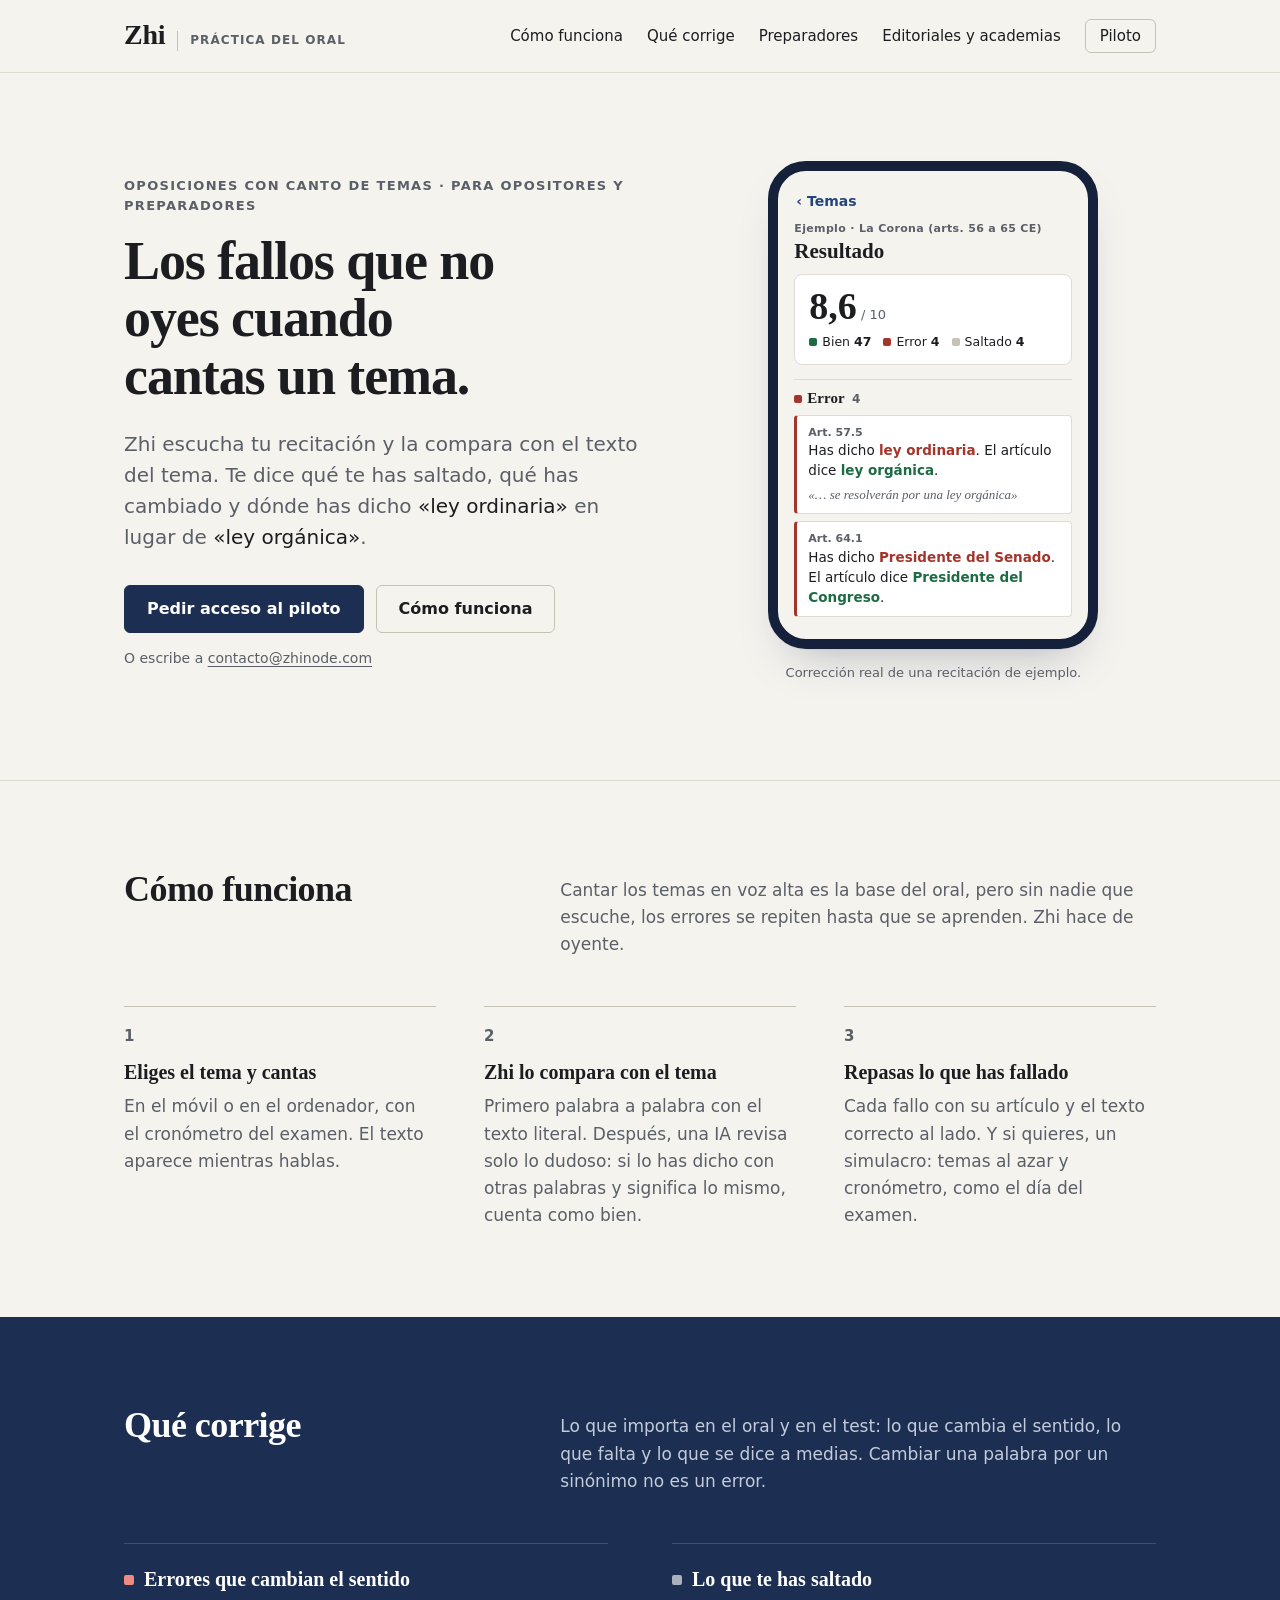
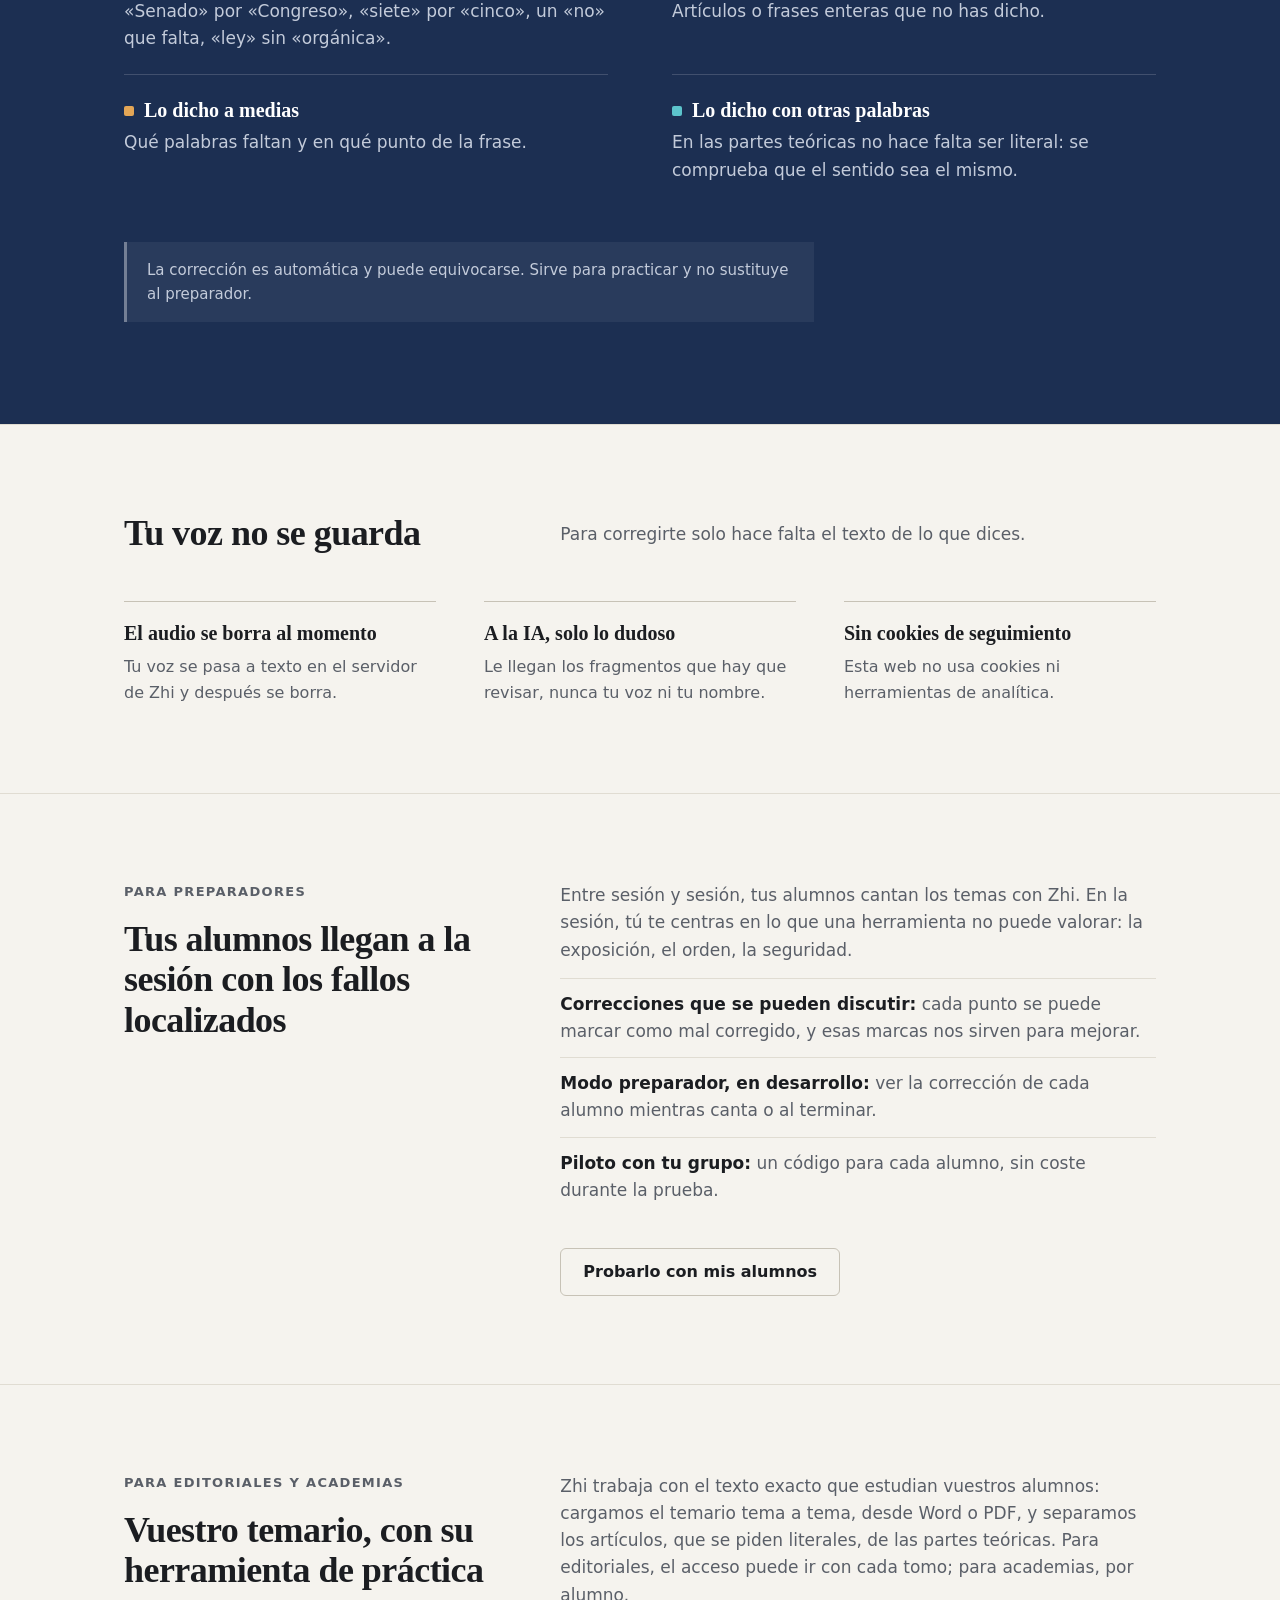
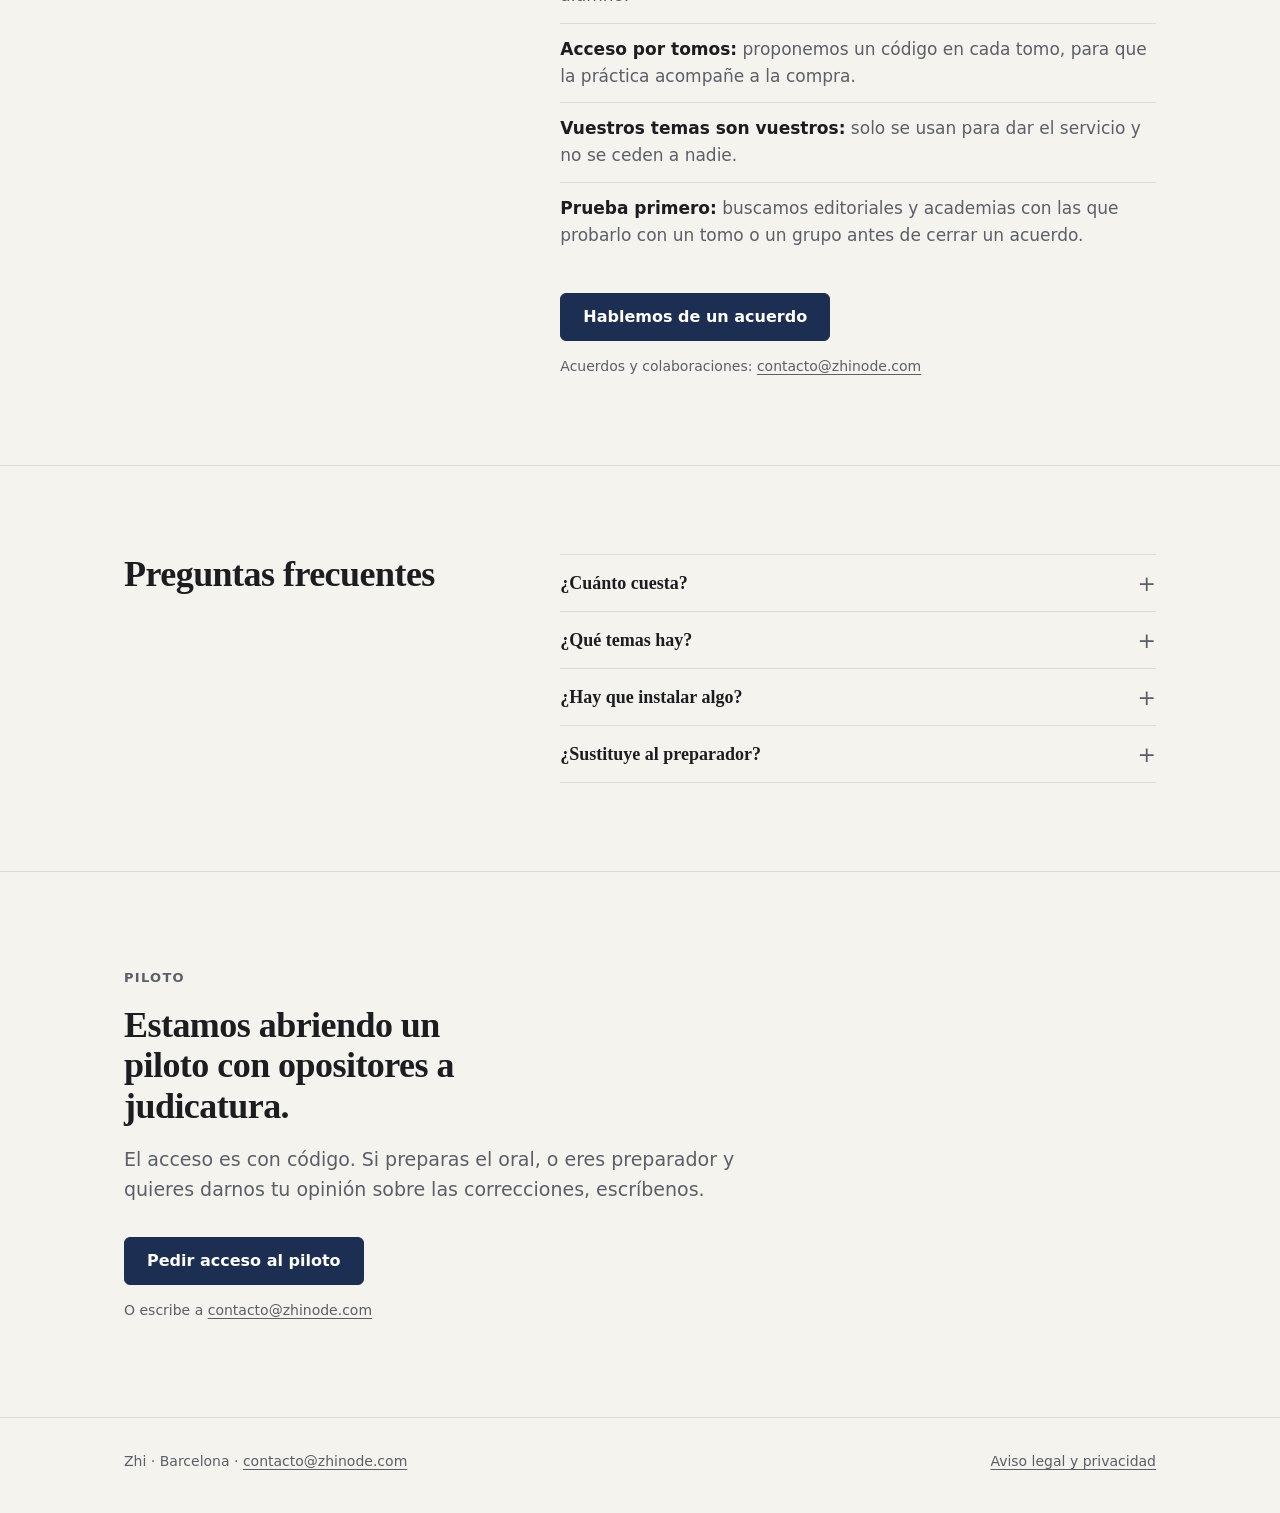
==== commit 5219f7dc: "Contacto: contacto@zhinode.com" ====
--- a/index.html
+++ b/index.html
@@ -43,10 +43,10 @@
           <h1>Los fallos que no oyes cuando cantas un tema.</h1>
           <p class="entrada">Zhi escucha tu recitación y la compara con el texto del tema. Te dice qué te has saltado, qué has cambiado y dónde has dicho <q>ley ordinaria</q> en lugar de <q>ley orgánica</q>.</p>
           <div class="acciones">
-            <a class="boton primario" href="mailto:jiajunw963@gmail.com?subject=Piloto%20de%20Zhi">Pedir acceso al piloto</a>
+            <a class="boton primario" href="mailto:contacto@zhinode.com?subject=Piloto%20de%20Zhi">Pedir acceso al piloto</a>
             <a class="boton" href="#como">Cómo funciona</a>
           </div>
-          <p class="correo-visible">O escribe a <a href="mailto:jiajunw963@gmail.com">jiajunw963@gmail.com</a></p>
+          <p class="correo-visible">O escribe a <a href="mailto:contacto@zhinode.com">contacto@zhinode.com</a></p>
         </div>
 
         <figure class="telefono" aria-label="Pantalla de resultado de Zhi en un móvil">
@@ -166,7 +166,7 @@
             <li><strong>Piloto con tu grupo:</strong> un código para cada alumno, sin coste durante la prueba.</li>
           </ul>
           <div class="acciones">
-            <a class="boton" href="mailto:jiajunw963@gmail.com?subject=Zhi%20para%20preparadores">Probarlo con mis alumnos</a>
+            <a class="boton" href="mailto:contacto@zhinode.com?subject=Zhi%20para%20preparadores">Probarlo con mis alumnos</a>
           </div>
         </div>
       </div>
@@ -186,9 +186,9 @@
             <li><strong>Prueba primero:</strong> buscamos editoriales y academias con las que probarlo con un tomo o un grupo antes de cerrar un acuerdo.</li>
           </ul>
           <div class="acciones">
-            <a class="boton primario" href="mailto:jiajunw963@gmail.com?subject=Acuerdo%20con%20Zhi">Hablemos de un acuerdo</a>
-          </div>
-          <p class="correo-visible">Acuerdos y colaboraciones: <a href="mailto:jiajunw963@gmail.com">jiajunw963@gmail.com</a></p>
+            <a class="boton primario" href="mailto:contacto@zhinode.com?subject=Acuerdo%20con%20Zhi">Hablemos de un acuerdo</a>
+          </div>
+          <p class="correo-visible">Acuerdos y colaboraciones: <a href="mailto:contacto@zhinode.com">contacto@zhinode.com</a></p>
         </div>
       </div>
     </section>
@@ -223,16 +223,16 @@
         <h2 id="piloto-titulo">Estamos abriendo un piloto con opositores a judicatura.</h2>
         <p>El acceso es con código. Si preparas el oral, o eres preparador y quieres darnos tu opinión sobre las correcciones, escríbenos.</p>
         <div class="acciones">
-          <a class="boton primario" href="mailto:jiajunw963@gmail.com?subject=Piloto%20de%20Zhi">Pedir acceso al piloto</a>
-        </div>
-        <p class="correo-visible">O escribe a <a href="mailto:jiajunw963@gmail.com">jiajunw963@gmail.com</a></p>
+          <a class="boton primario" href="mailto:contacto@zhinode.com?subject=Piloto%20de%20Zhi">Pedir acceso al piloto</a>
+        </div>
+        <p class="correo-visible">O escribe a <a href="mailto:contacto@zhinode.com">contacto@zhinode.com</a></p>
       </div>
     </section>
   </main>
 
   <footer class="pie">
     <div class="ancho">
-      <span>Zhi · Barcelona · <a href="mailto:jiajunw963@gmail.com">jiajunw963@gmail.com</a></span>
+      <span>Zhi · Barcelona · <a href="mailto:contacto@zhinode.com">contacto@zhinode.com</a></span>
       <span><a href="aviso-legal.html">Aviso legal y privacidad</a></span>
     </div>
   </footer>
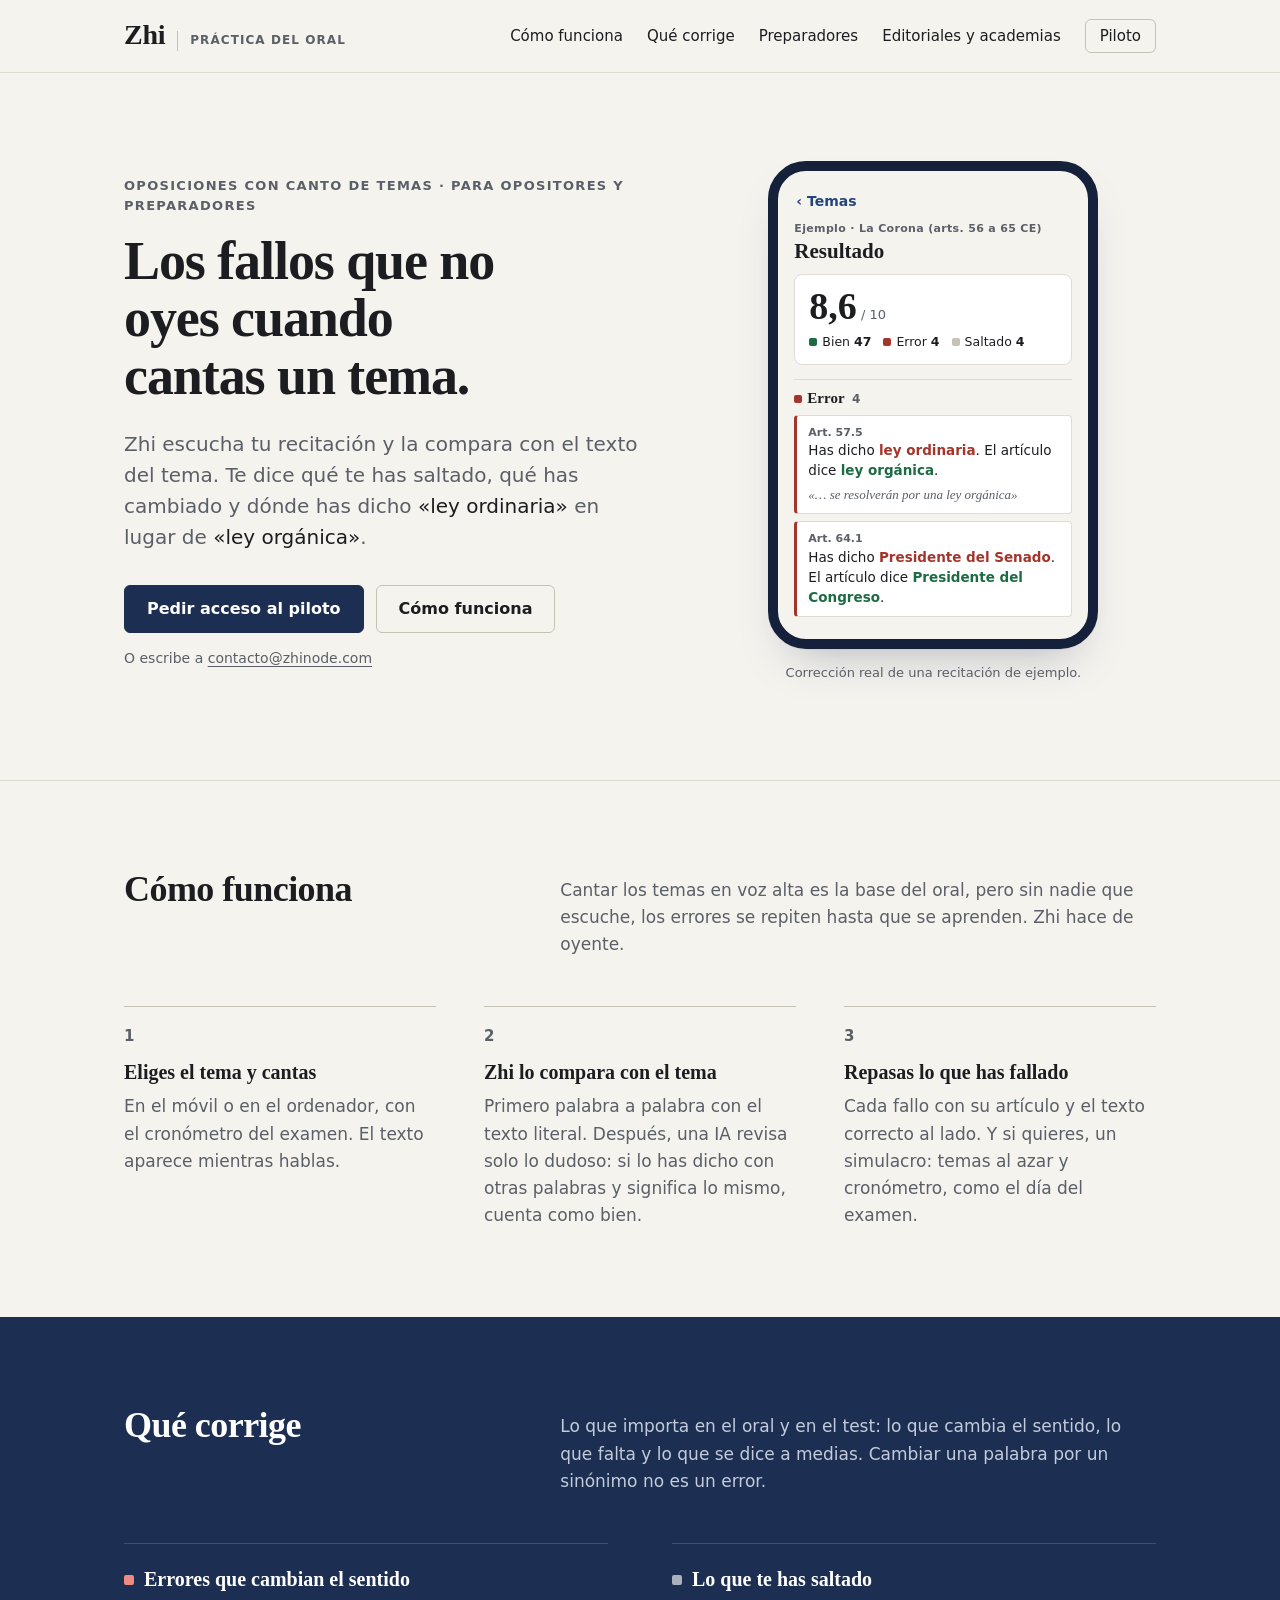
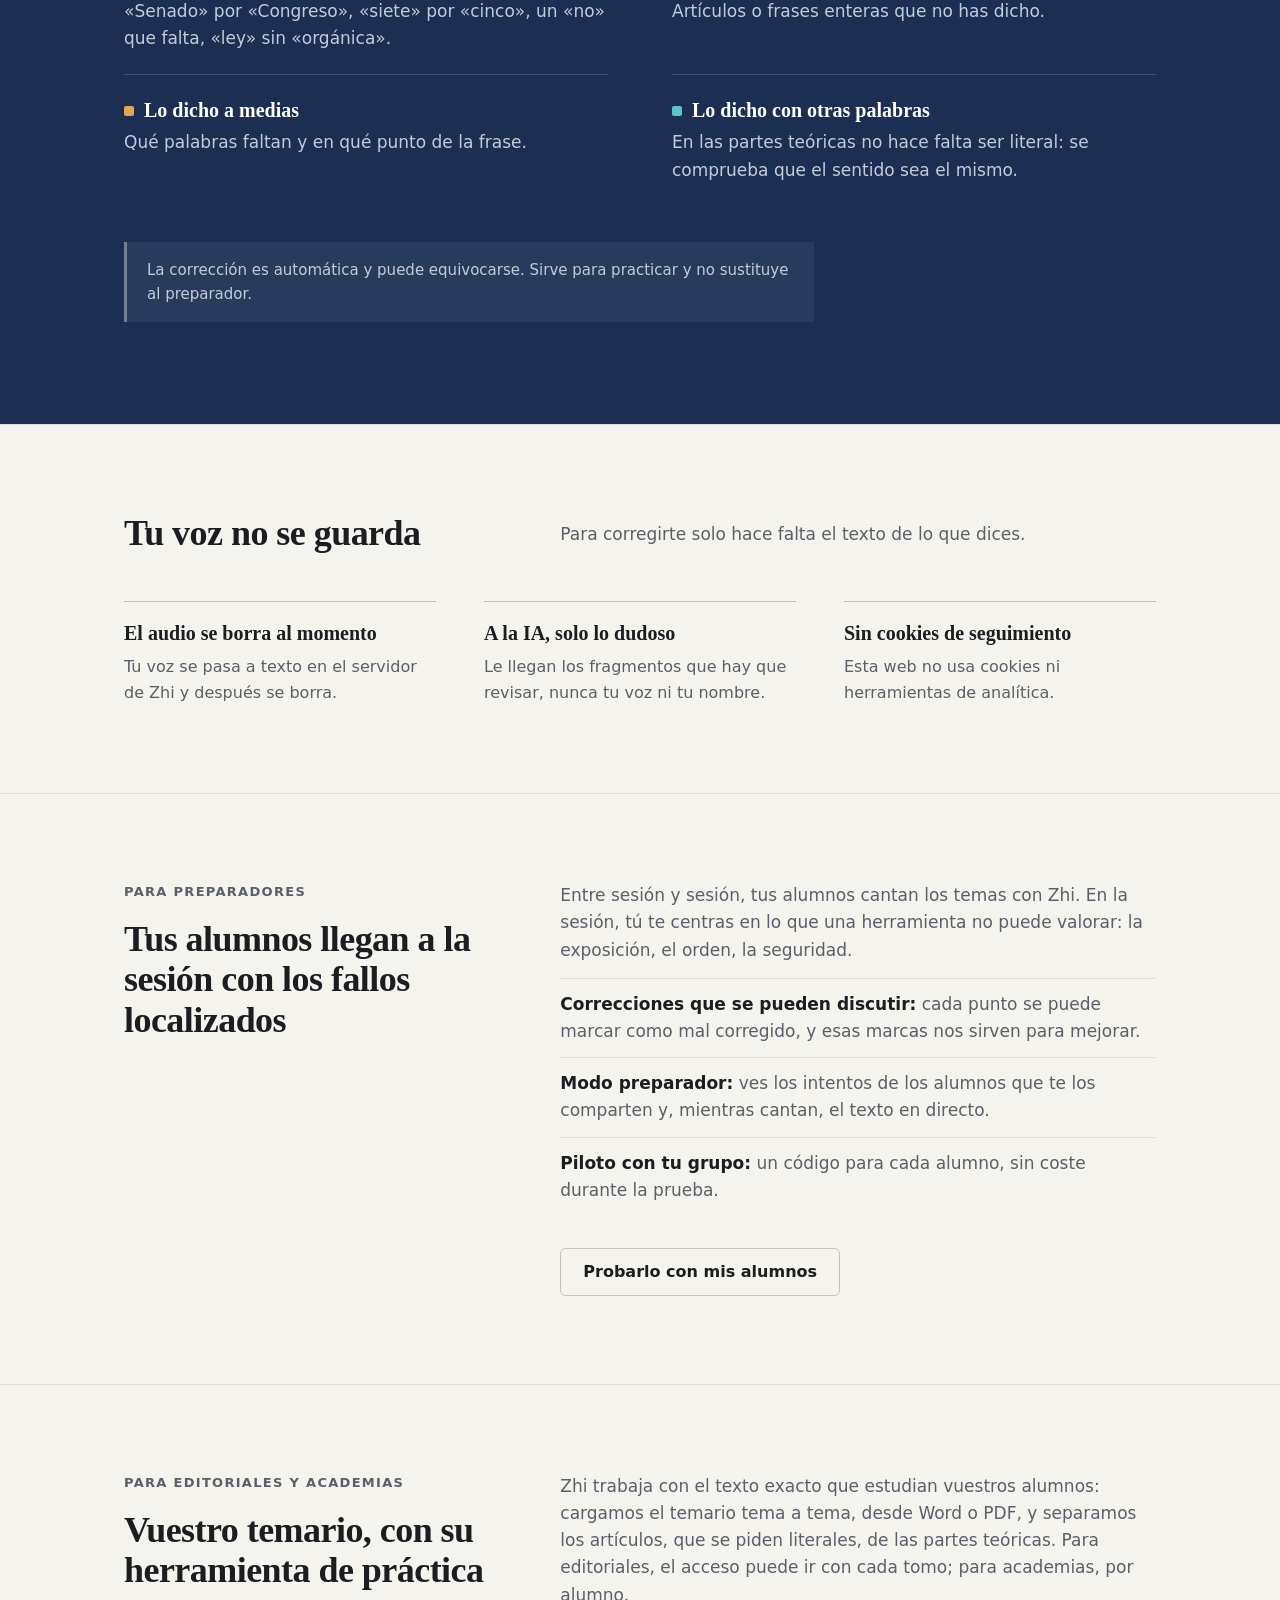
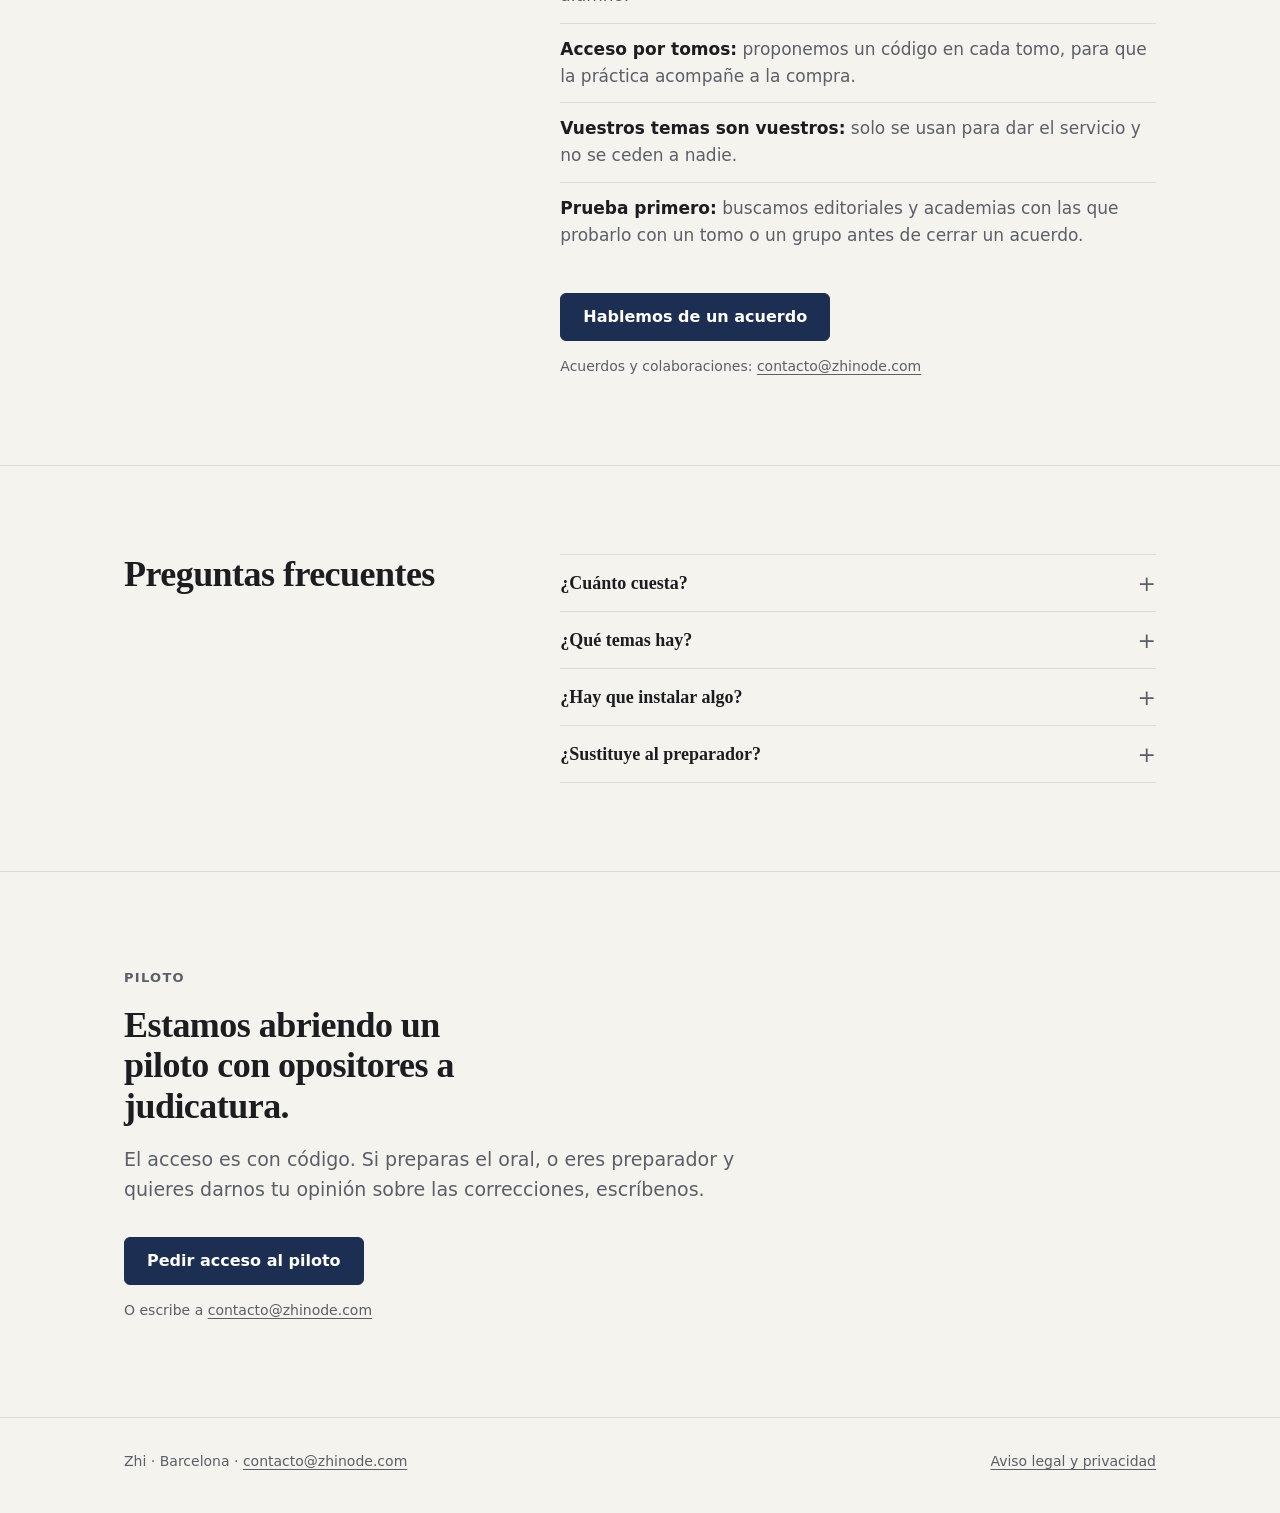
==== commit 5c10a1ec: "Landing: el modo preparador ya está hecho" ====
--- a/index.html
+++ b/index.html
@@ -162,7 +162,7 @@
           <p>Entre sesión y sesión, tus alumnos cantan los temas con Zhi. En la sesión, tú te centras en lo que una herramienta no puede valorar: la exposición, el orden, la seguridad.</p>
           <ul class="lista-simple">
             <li><strong>Correcciones que se pueden discutir:</strong> cada punto se puede marcar como mal corregido, y esas marcas nos sirven para mejorar.</li>
-            <li><strong>Modo preparador, en desarrollo:</strong> ver la corrección de cada alumno mientras canta o al terminar.</li>
+            <li><strong>Modo preparador:</strong> ves los intentos de los alumnos que te los comparten y, mientras cantan, el texto en directo.</li>
             <li><strong>Piloto con tu grupo:</strong> un código para cada alumno, sin coste durante la prueba.</li>
           </ul>
           <div class="acciones">
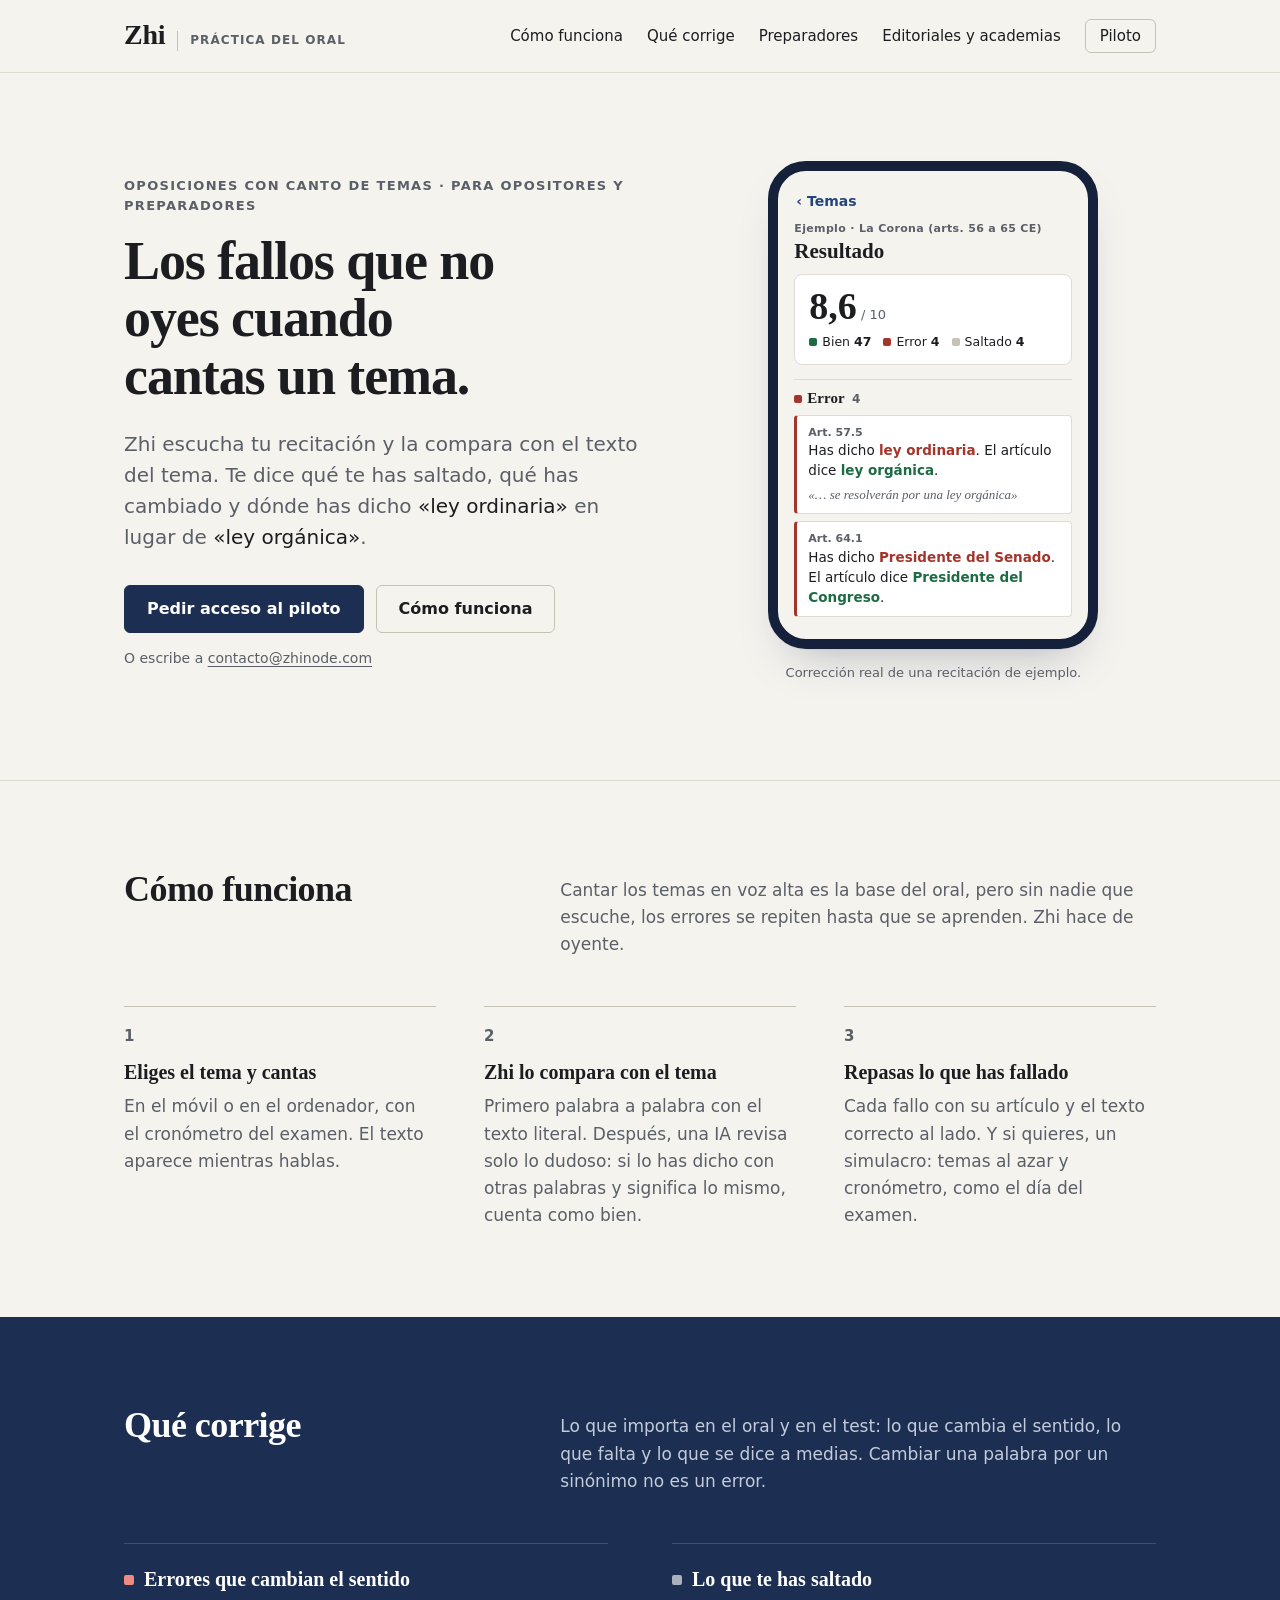
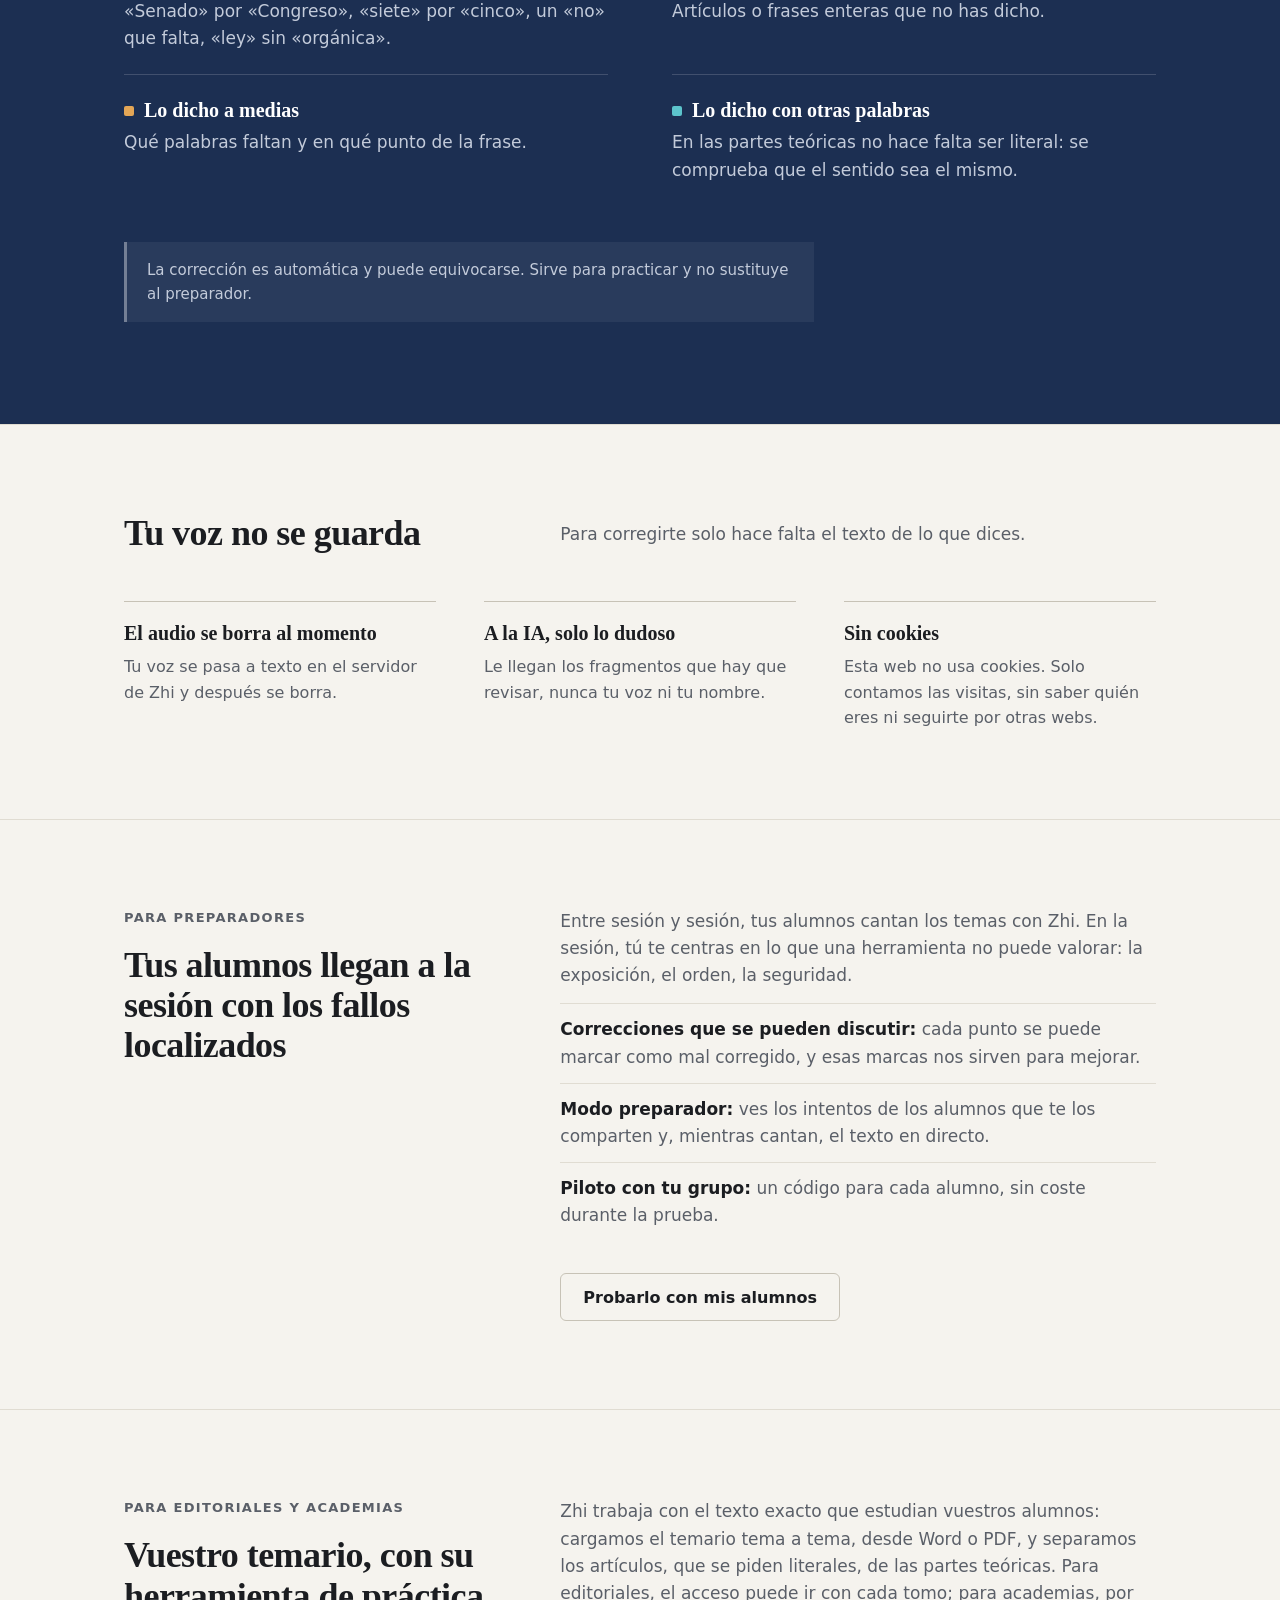
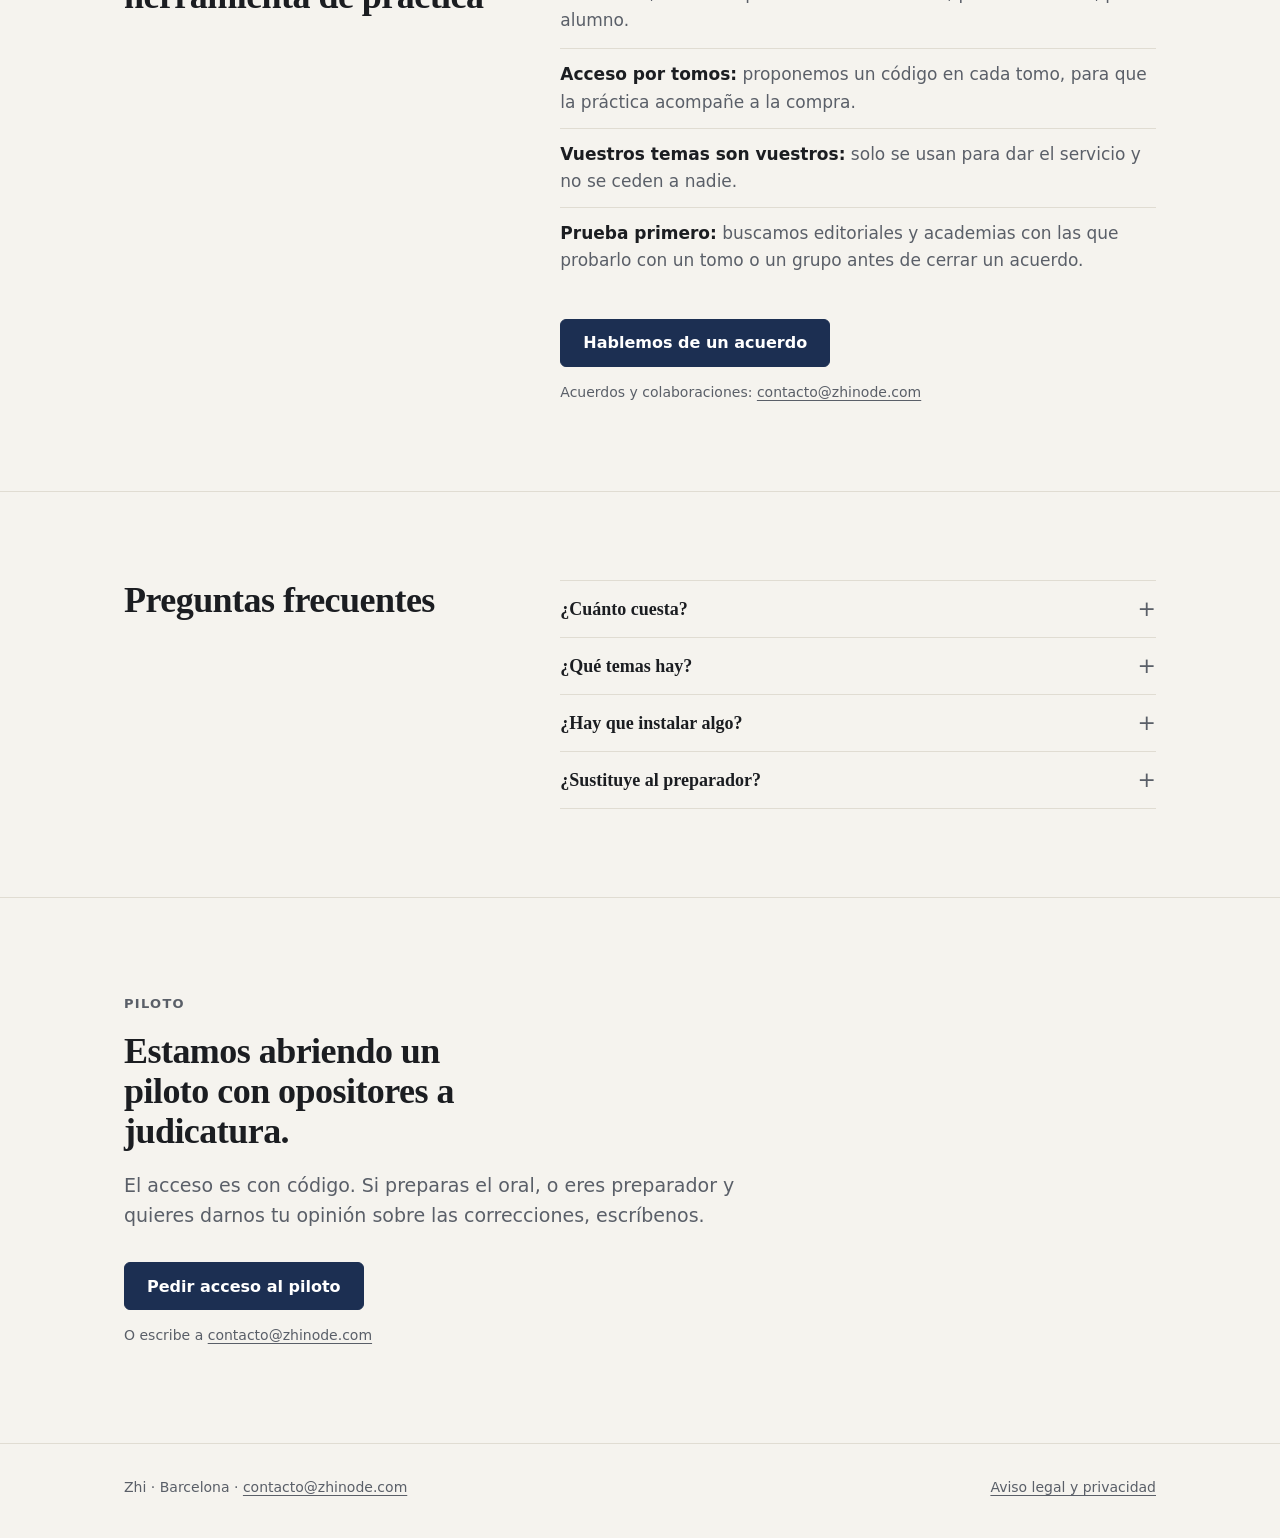
==== commit f34f81d9: "Contador de visitas sin cookies (Cloudflare Web Analytics) y 28 temas en las preguntas" ====
--- a/index.html
+++ b/index.html
@@ -145,8 +145,8 @@
             <p>Le llegan los fragmentos que hay que revisar, nunca tu voz ni tu nombre.</p>
           </div>
           <div>
-            <h3>Sin cookies de seguimiento</h3>
-            <p>Esta web no usa cookies ni herramientas de analítica.</p>
+            <h3>Sin cookies</h3>
+            <p>Esta web no usa cookies. Solo contamos las visitas, sin saber quién eres ni seguirte por otras webs.</p>
           </div>
         </div>
       </div>
@@ -203,7 +203,7 @@
           </details>
           <details>
             <summary>¿Qué temas hay?</summary>
-            <p>Por ahora, seis temas de Derecho Constitucional sacados del BOE, para judicatura. El objetivo es tener temarios completos de la mano de editoriales.</p>
+            <p>Por ahora, 28 de los 29 temas de Derecho Constitucional y de la Unión Europea del programa de judicatura, con la letra de las normas (del BOE y de la UE). El objetivo es tener temarios completos de la mano de editoriales.</p>
           </details>
           <details>
             <summary>¿Hay que instalar algo?</summary>
@@ -236,5 +236,7 @@
       <span><a href="aviso-legal.html">Aviso legal y privacidad</a></span>
     </div>
   </footer>
+  <!-- Cloudflare Web Analytics: cuenta visitas sin cookies ni seguimiento entre webs; los datos solo los vemos nosotros. -->
+  <script type='module' src='https://static.cloudflareinsights.com/beacon.min.js' data-cf-beacon='{"token": "5d624a9873994a0ea99bdd90c75e54a3"}'></script>
 </body>
 </html>
